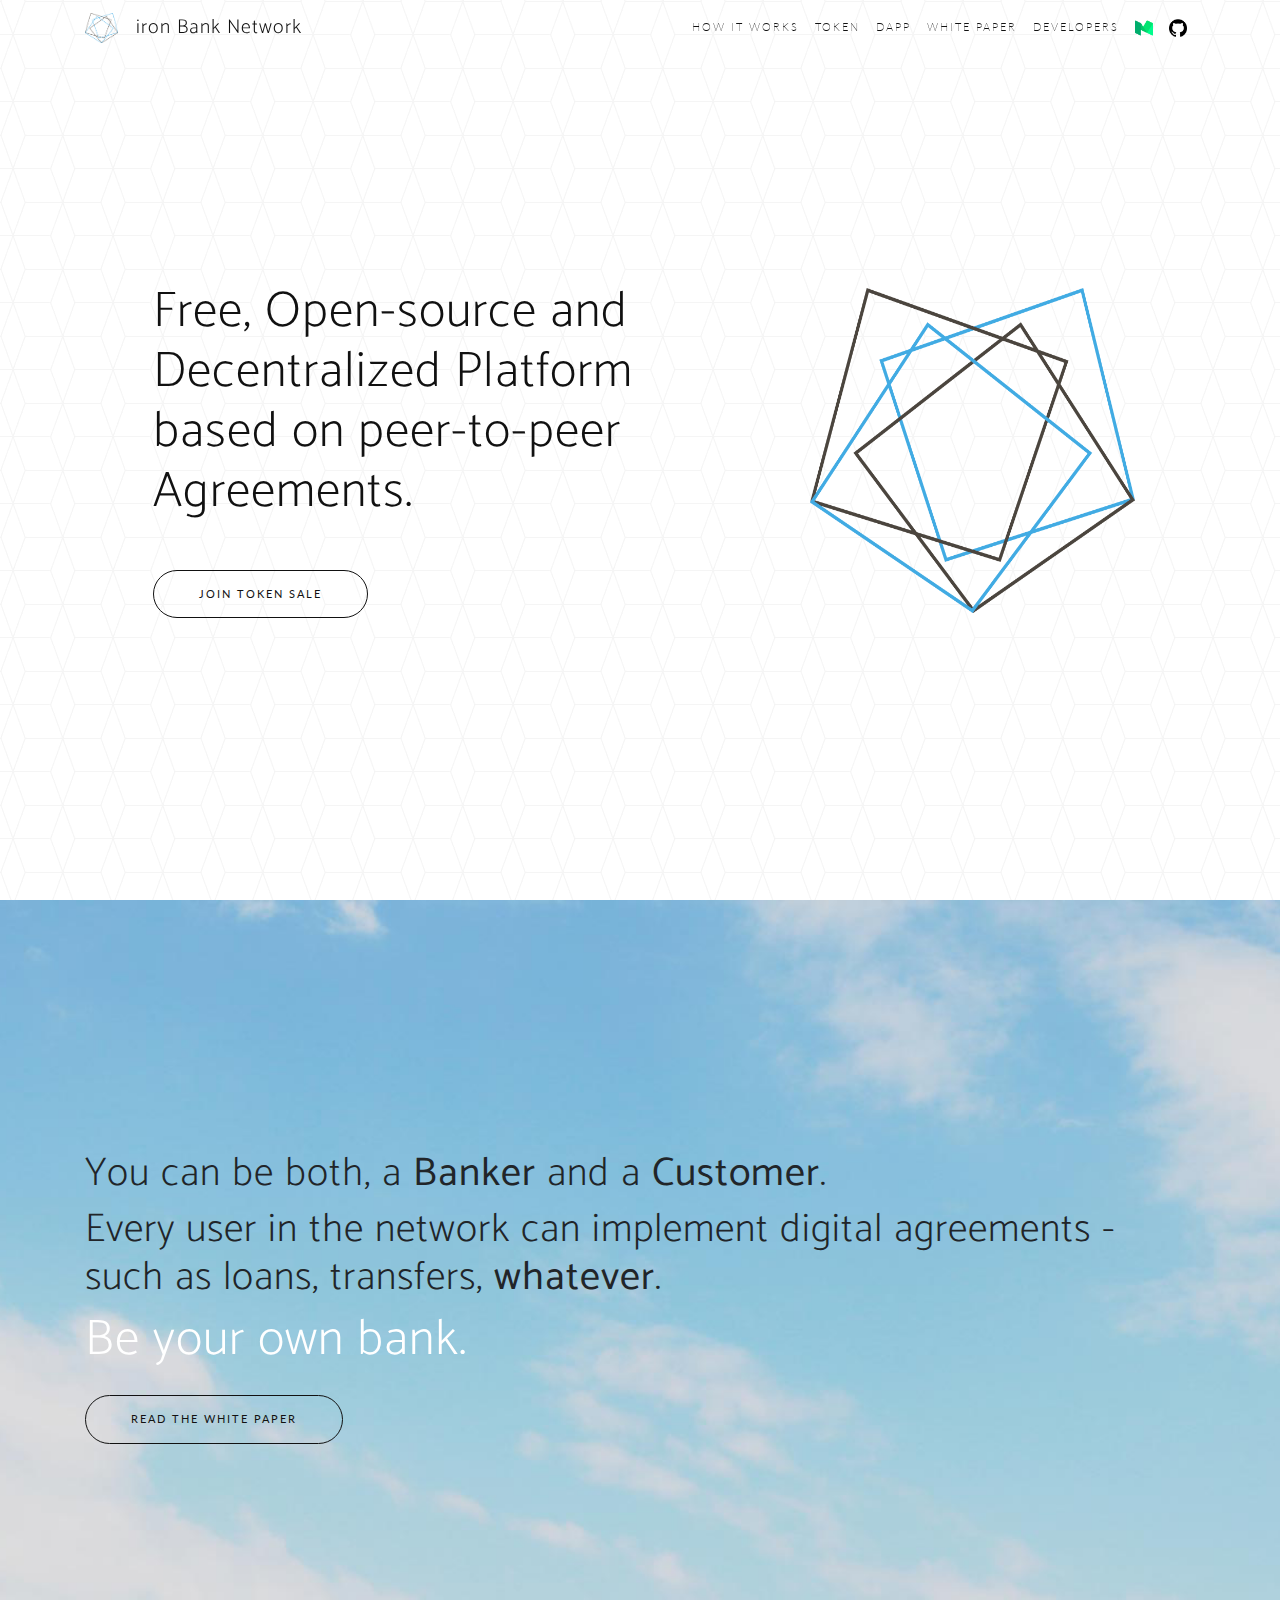
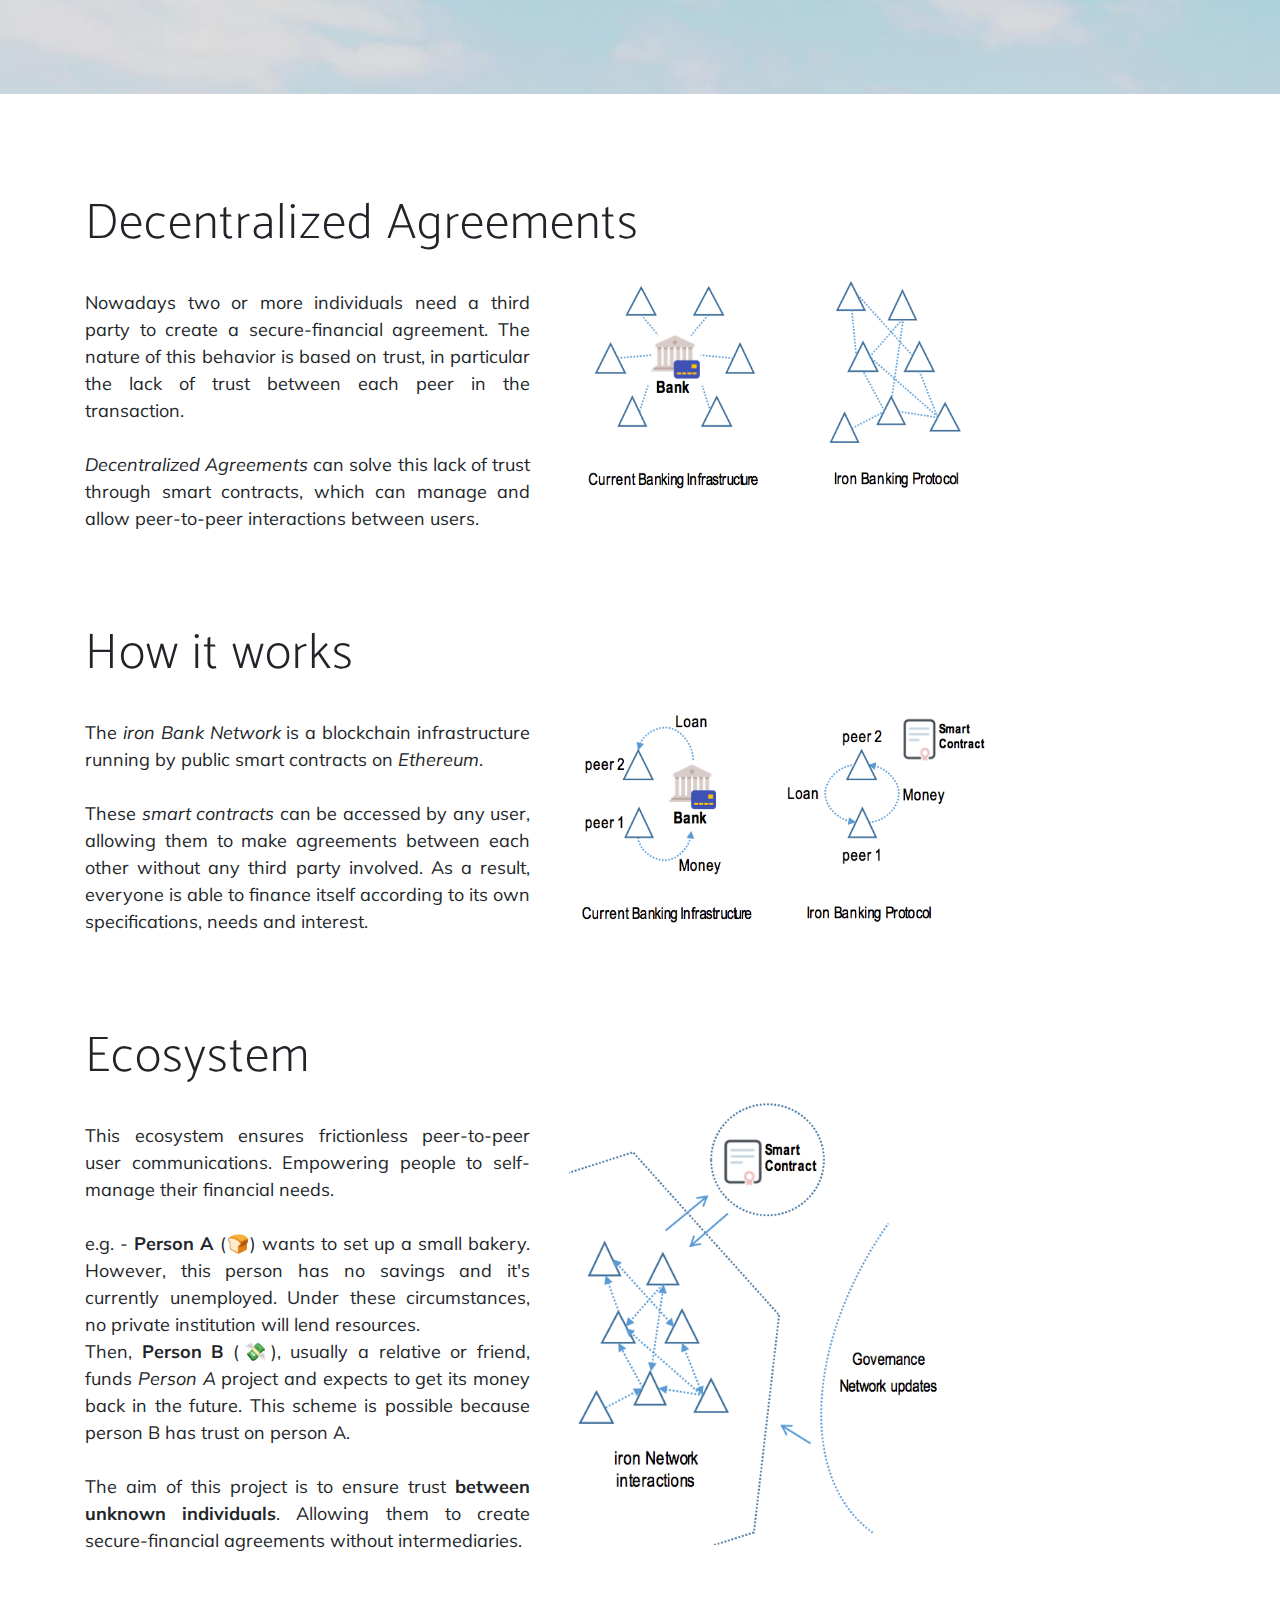
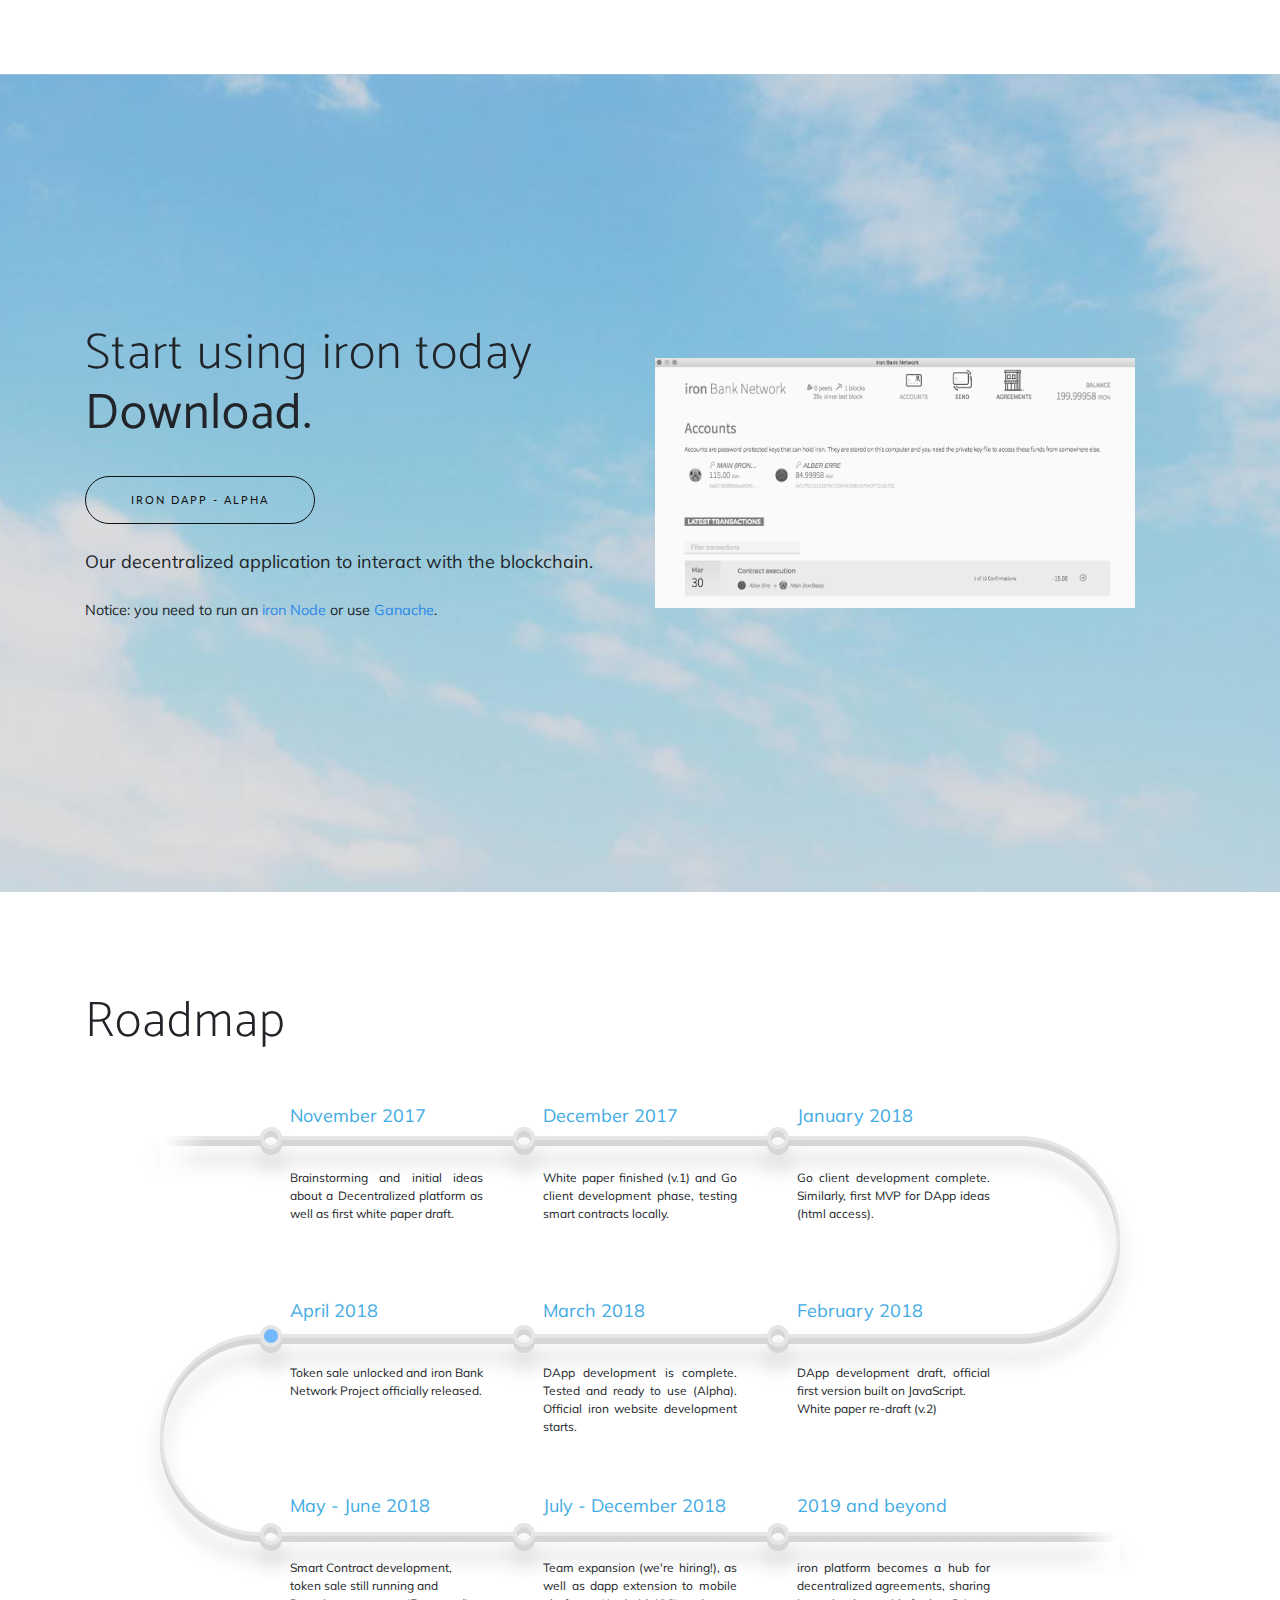
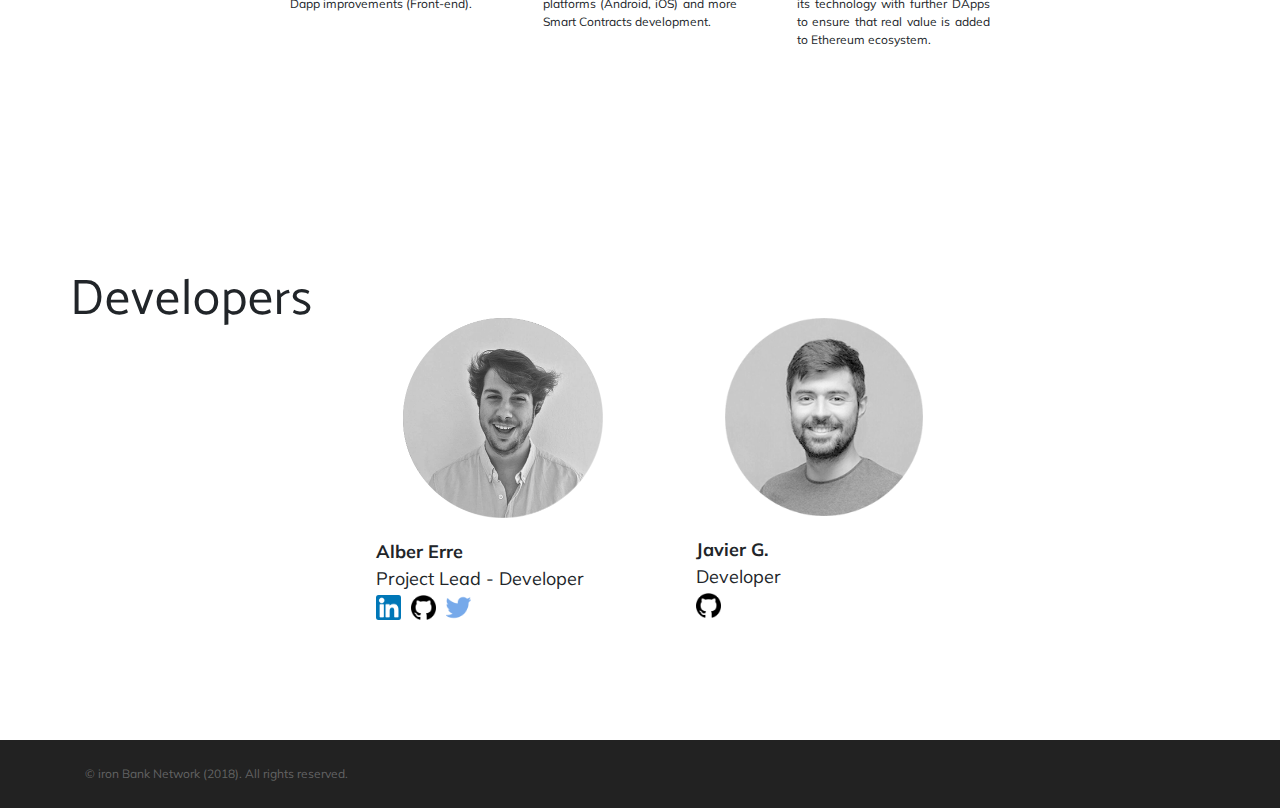
==== index.html @ 9c5491d7 "Update index.html" ====
<!DOCTYPE html>
<html lang="en">

  <head>
<!-- Global site tag (gtag.js) - Google Analytics -->
  <script async src="https://www.googletagmanager.com/gtag/js?id=UA-118119646-1"></script>
  <script>
	  window.dataLayer = window.dataLayer || [];
	  function gtag(){dataLayer.push(arguments);}
	  gtag('js', new Date());

	  gtag('config', 'UA-118119646-1');
  </script>
    <meta charset="utf-8">
    <meta name="viewport" content="width=device-width, initial-scale=1, shrink-to-fit=no">
    <meta name="description" content="">
    <meta name="author" content="">

    <title>iron Bank Network</title>

    <!-- Bootstrap core CSS -->
    <link href="vendor/bootstrap/css/bootstrap.min.css" rel="stylesheet">

    <!-- Custom fonts for this template -->
    <link rel="stylesheet" href="vendor/font-awesome/css/font-awesome.min.css">
    <link rel="stylesheet" href="vendor/simple-line-icons/css/simple-line-icons.css">
    <link href="//fonts.googleapis.com/css?family=Lato" rel="stylesheet">
    <link href="//fonts.googleapis.com/css?family=Catamaran:100,200,300,400,500,600,700,800,900" rel="stylesheet">
    <link href="//fonts.googleapis.com/css?family=Muli" rel="stylesheet">


    <!-- Plugin CSS -->
    <link rel="stylesheet" href="device-mockups/device-mockups.min.css">

    <!-- Custom styles for this template -->
    <link href="css/new-age.min.css" rel="stylesheet">

  </head>

  <body id="page-top">
	  
    <!-- Bootstrap core JavaScript -->
    <script src="vendor/jquery/jquery.min.js"></script>
    <script src="vendor/bootstrap/js/bootstrap.bundle.min.js"></script>

    <!-- Plugin JavaScript -->
    <script src="vendor/jquery-easing/jquery.easing.min.js"></script>

    <!-- Custom scripts for this template -->
    <script src="js/new-age.min.js"></script>

    <!-- Navigation -->
    <nav class="navbar navbar-expand-lg navbar-light fixed-top" id="mainNav">
      <div class="container">
        <a class="navbar-brand js-scroll-trigger" href="./index.html"><img src="./device-mockups/iron_logo/iron_logo.png" alt="iron_logo" align="middle" height="30"> &nbsp; iron Bank Network</a>
        <button class="navbar-toggler navbar-toggler-right" type="button" data-toggle="collapse" data-target="#navbarResponsive" aria-controls="navbarResponsive" aria-expanded="false" aria-label="Toggle navigation">
          Menu
          <i class="fa fa-bars"></i>
        </button>
        <div class="collapse navbar-collapse" id="navbarResponsive">
          <ul class="navbar-nav ml-auto">
            <li class="nav-item">
              <a class="nav-link js-scroll-trigger" href="./index.html#howitworks">How it works</a>
            </li>
            <li class="nav-item">
              <a class="nav-link js-scroll-trigger" href="./token.html">Token</a>
            </li>
            <li class="nav-item">
              <a class="nav-link js-scroll-trigger" href="./index.html#irondapp" target="_blank">Dapp</a>
            </li>
            <li class="nav-item">
              <a class="nav-link js-scroll-trigger" href="./docs/iron-Bank-Network-WhitePaper.pdf" target="_blank">White Paper</a>
            </li>
            <li class="nav-item">
              <a class="nav-link js-scroll-trigger" href="./index.html#developers">Developers</a>
            </li>
            <li class="nav-item">
              <a class="nav-link js-scroll-trigger" href="https://medium.com/3-min-blockchain" target="_blank"><img src="./img/medium.png" alt="3-min-blockchain" align="middle" height="18"></a>
            </li>
            <li class="nav-item">
              <a class="nav-link js-scroll-trigger" href="https://github.com/ironBankNetwork" target="_blank"><img src="./img/github.png" alt="iron-github" align="middle" height="18"></a>
            </li>
          </ul>
        </div>
      </div>
    </nav>

    <header class="masthead">
      <div class="container h-100">
        <div class="row h-100">
          <div class="col-lg-7 my-auto">
            <div class="header-content mx-auto">
              <h1 class="mb-5"> Free, Open-source and Decentralized Platform based on peer-to-peer Agreements.</h1>
              <a href="./token.html" target="_blank" class="btn btn-outline btn-xl js-scroll-trigger">Join Token Sale</a>
            </div>
          </div>
          <div class="col-lg-5 my-auto">
            <div class="device-container">
              <div class="device-mockup iron_logo ">
                <div class="device">
                </div>
              </div>
            </div>
          </div>
        </div>
      </div>
    </header>

    <section class="cta">
      <div class="cta-content">
        <div class="container">
          <h1>You can be both, a <strong>Banker</strong> and a <strong>Customer</strong>.</h1>
          <h1> Every user in the network can implement digital agreements - such as loans, transfers, <strong>whatever</strong>.</h1>
          <h2>Be your own bank.</h2>
          <a href="./docs/iron-Bank-Network-WhitePaper.pdf" class="btn btn-outline btn-xl js-scroll-trigger" target="_blank">Read The White Paper</a>
        </div>
      </div>
      <div class="overlay"></div>
    </section>

    <section class="bg-primary" id="howitworks">
      <div class="container">

          <div class="row">
            <h2 class="col-md-8">Decentralized Agreements</h2>
            <p class="col-md-2"></p>
          </div>
          <div class="row">
            <p class="col-md-5">
            <br>
            Nowadays two or more individuals need a third party to create a secure-financial agreement. The nature of this behavior is based on trust, in particular the lack of trust between each peer in the transaction.

            <br><br>
            <i>Decentralized Agreements</i> can solve this lack of trust through smart contracts, which can manage and allow peer-to-peer interactions between users.
            </p>
            &nbsp;&nbsp;&nbsp;&nbsp;&nbsp;&nbsp;
            <img class="aimage col-md-" src="./img/a.png" alt="_comparison">
          </div>

            <br><br><br>

          <div class="row">
            <h2 class="col-md-8">How it works</h2>
            <p class="col-md-2"></p>
          </div>
          <div class="row">
            <p class="col-md-5">
            <br>
            The <i>iron Bank Network</i> is a blockchain infrastructure running by public smart contracts on <i>Ethereum</i>.
            <br><br>
            These <i>smart contracts</i> can be accessed by any user, allowing them to make agreements between each other without any third party involved. As a result, everyone is able to finance itself according to its own specifications, needs and interest.</p>
            &nbsp;&nbsp;&nbsp;&nbsp;&nbsp;&nbsp;
            <img class="bimage col-md-" src="./img/b.png" alt="better_banking">
          </div>

          <br><br><br>

          <div class="row">
            <h2 class="col-md-8">Ecosystem</h2>
            <p class="col-md-2"></p>
          </div>
          <div class="row">
            <p class="col-md-5">
            <br>
            This ecosystem ensures frictionless peer-to-peer user communications. Empowering people to self-manage their financial needs.

            <br><br>
            e.g. - <strong>Person A</strong> (🍞) wants to set up a small bakery. However, this person has no savings and it's currently unemployed. Under these circumstances, no private institution will lend resources.<br>Then, <strong>Person B</strong> (💸), usually a relative or friend, funds <i>Person A</i> project and expects to get its money back in the future. This scheme is possible because person B has trust on person A.
            <br><br>
            The aim of this project is to ensure trust <strong>between unknown individuals</strong>. Allowing them to create secure-financial agreements without intermediaries.
            </p>
            &nbsp;&nbsp;&nbsp;&nbsp;&nbsp;&nbsp;
            <img class="cimage col-md-" src="./img/c.png" alt="better_banking">
          </div>

      </div>
    </section>

    <section class="cta2" id="irondapp">
    <div class="container h-100">
        <div class="row h-100">
          <div class="col-lg-6 my-auto">
            <div class="header-content mx-auto">
              <h2>Start using iron today<br><strong>Download.</strong></h2><br><a href="https://github.com/ironBankNetwork/iron-Dapp" target="_blank" class="btn btn-outline btn-xl js-scroll-trigger">iron Dapp - Alpha</a>
              <br><br>
              <p>Our decentralized application to interact with the blockchain.</p>
              <p><small>Notice: you need to run an <a href="https://github.com/ironBankNetwork/go-IRON" target="_blank" align="middle">iron Node</a> or use <a href="http://truffleframework.com/ganache/" target="_blank">Ganache</a>.</small></p>
            </div>
          </div>
        <div class="col-lg-5 my-auto">
          <a href="https://github.com/ironBankNetwork/iron-Dapp" target="_blank"><img class="grayscale" src="./img/iron-dapp.png" alt="AlberErre" align="middle" width="480" height="250"></a>
        </div>
        </div>
    </div>
    </section>

    <section class="container" id="roadmap">
    <h2>Roadmap</h2>
    <div class="roadmap">
      <div class="roadmap-group">
        <div class="roadmap-i">
          <p class="sub-title">November 2017</p>
          <p class="roadmap-description">
          Brainstorming and initial ideas about a Decentralized platform as well as first white paper draft. 
          </p>
        </div>
        <div class="roadmap-i">
          <p class="sub-title">December 2017</p>
          <p class="roadmap-description">
          White paper finished (v.1) and Go client development phase, testing smart contracts locally.
          </p>
        </div>
        <div class="roadmap-i">
          <p class="sub-title">January 2018</p>
          <p class="roadmap-description">
            Go client development complete. Similarly, first MVP for DApp ideas (html access).
          </p>
        </div>
      </div>
      <div class="roadmap-group">
        <div class="roadmap-i">
          <p class="sub-title">February 2018</p>
          <p class="roadmap-description">
            DApp development draft, official first version built on JavaScript.<br>White paper re-draft (v.2)
          </p>
        </div>
        <div class="roadmap-i">
          <p class="sub-title">March 2018</p>
          <p class="roadmap-description">
            DApp development is complete. Tested and ready to use (Alpha). Official iron website development starts.
          </p>
        </div>
        <div class="roadmap-i roadmap-i_active">
          <p class="sub-title">April 2018</p>
          <p class="roadmap-description">
            Token sale unlocked and iron Bank Network Project officially released.
          </p>
        </div>
      </div>
      <div class="roadmap-group">
        <div class="roadmap-i">
          <p class="sub-title">May - June 2018</p>
          <p class="roadmap-description">
            Smart Contract development,<br> token sale still running and <br>Dapp improvements (Front-end).
          </p>
        </div>
        <div class="roadmap-i">
          <p class="sub-title">July - December 2018</p>
          <p class="roadmap-description">
            Team expansion (we're hiring!), as well as dapp extension to mobile platforms (Android, iOS) and more Smart Contracts development.
          </p>
        </div>
        <div class="roadmap-i">
          <p class="sub-title">2019 and beyond</p>
          <p class="roadmap-description">
            iron platform becomes a hub for decentralized agreements, sharing its technology with further DApps to ensure that real value is added to Ethereum ecosystem.
          </p>
        </div>
      </div>
    </div>
    </section>

    <section class="bg-primary text-center" id="developers">
      <div class="container h-100">
        <div class="row h-100">

          <div class="row">
            <h2 class="col-md-8"><strong>Developers</strong></h2>
            <p class="col-md-2"></p>
          </div>

              <div class="col-md-3 mx-auto">
                <p class="mb-5"><h1 class="section-heading"></h1><img class="grayscale" src="./img/AlberErre.png" alt="AlberErre" align="middle" height="200" width="200"></p><p><strong>Alber Erre</strong><br>Project Lead - Developer<br><a href="https://www.linkedin.com/in/alberrdelugo/" target="_blank"><img src="./img/linkedin.png" alt="AlberErre_linkedin" align="middle" height="25" width="25"></a>&nbsp;&nbsp;<a href="https://github.com/AlberErre" target="_blank"><img src="./img/github.png" alt="AlberErre_github" align="middle" height="25" width="25"></a>&nbsp;&nbsp;<a href="https://twitter.com/Alber_Erre" target="_blank"><img src="./img/twitter.png" alt="AlberErre_twitter" align="middle" height="25" width="25"></a></p>
              </div>

              <div class="col-md-3 mx-auto">
                <p class="mb-5"><h1 class="section-heading"></h1><img class="grayscale" src="./img/JavierG.png" alt="JavierG" align="middle" height="198" width="198"></p><p><strong>Javier G.</strong><br>Developer<br><a href="https://github.com/xavikh" target="_blank"><img src="./img/github.png" alt="JavierG_github" align="middle" height="25" width="25"></a></p>
              </div>

              <div class="col-md-2 mx-auto">
                <p class="mb-5"></p>
              </div>
		    </div>

	   </div>
    </section>

  <footer>
    <div class="container">
     <div class="list-inline">
       <p> &copy; iron Bank Network (2018). All rights reserved.</p>
     </div>
    </div>
  </footer>

  </body>

</html>
---- device-mockups/device-mockups.min.css ----
.device-mockup{position:relative;width:100%;padding-bottom:61.775701%}.device-mockup>.device{position:absolute;top:0;bottom:0;left:0;right:0;width:100%;height:100%;background-size:100% 100%;background-repeat:no-repeat;background-image:url(iron_logo/iron_logo.png)}.device-mockup>.device>.screen{position:absolute;top:11.0438729%;bottom:14.6747352%;left:13.364486%;right:13.364486%;overflow:hidden}.device-mockup>.device>.button{position:absolute;top:0;left:0;display:none;overflow:hidden;border-radius:100%;-webkit-border-radius:100%;-moz-border-radius:100%;cursor:pointer}.device-mockup.imac{padding-bottom:81.230769%}.device-mockup.imac>.device{background-image:url(imac/imac.png)}.device-mockup.imac>.device>.screen{top:8.20707071%;bottom:31.6919192%;left:6.61538462%;right:6.61538462%}.device-mockup.iron_logo{padding-bottom:100%}.device-mockup.iron_logo>.device{background-image:url(iron_logo/iron_logo.png)}.device-mockup.iron_logo>.device>.screen{top:11.0438729%;bottom:14.6747352%;left:13.364486%;right:13.364486%}.device-mockup.macbook_2015{padding-bottom:100%}.device-mockup.macbook_2015.grey>.device,.device-mockup.macbook_2015>.device{background-image:url(macbook_2015/grey.png)}.device-mockup.macbook_2015.silver>.device,.device-mockup.macbook_2015>.device{background-image:url(macbook_2015/silver.png)}.device-mockup.macbook_2015.gold>.device,.device-mockup.macbook_2015>.device{background-image:url(macbook_2015/gold.png)}.device-mockup.macbook_2015>.device>.screen{top:7.5%;bottom:10.9%;left:12.46%;right:12.56%}.device-mockup.iphone5,.device-mockup.iphone5.portrait{padding-bottom:210.57%}.device-mockup.iphone5.landscape{padding-bottom:47.49%}.device-mockup.iphone5.black>.device,.device-mockup.iphone5.portrait.black>.device,.device-mockup.iphone5>.device{background-image:url(iphone5/iphone5_port_black.png)}.device-mockup.iphone5.landscape.black>.device,.device-mockup.iphone5.landscape>.device{background-image:url(iphone5/iphone5_land_black.png)}.device-mockup.iphone5.portrait.white>.device,.device-mockup.iphone5.white>.device{background-image:url(iphone5/iphone5_port_white.png)}.device-mockup.iphone5.landscape.white>.device{background-image:url(iphone5/iphone5_land_white.png)}.device-mockup.iphone5.portrait>.device>.screen,.device-mockup.iphone5>.device>.screen{top:14.78%;bottom:13.78%;left:8.77%;right:7.77%}.device-mockup.iphone5.landscape>.device>.screen{top:7.422488%;bottom:8.422488%;left:14.919127%;right:14.019127%}.device-mockup.iphone5.portrait>.device>.button,.device-mockup.iphone5>.device>.button{display:block;top:88.3%;bottom:2.5%;left:40%;right:40%}.device-mockup.iphone5.landscape>.device>.button{display:block;top:40%;bottom:41%;left:88.4%;right:2.3%}.device-mockup.iphone_se,.device-mockup.iphone_se.portrait{padding-bottom:209.83%}.device-mockup.iphone_se.landscape{padding-bottom:47.66%}.device-mockup.iphone_se.black>.device,.device-mockup.iphone_se.portrait.black>.device,.device-mockup.iphone_se>.device{background-image:url(iphone_se/iphone_se_port_black.png)}.device-mockup.iphone_se.landscape.black>.device,.device-mockup.iphone_se.landscape>.device{background-image:url(iphone_se/iphone_se_land_black.png)}.device-mockup.iphone_se.portrait.white>.device,.device-mockup.iphone_se.white>.device{background-image:url(iphone_se/iphone_se_port_white.png)}.device-mockup.iphone_se.landscape.white>.device{background-image:url(iphone_se/iphone_se_land_white.png)}.device-mockup.iphone_se.gold>.device,.device-mockup.iphone_se.portrait.gold>.device{background-image:url(iphone_se/iphone_se_port_gold.png)}.device-mockup.iphone_se.landscape.gold>.device{background-image:url(iphone_se/iphone_se_land_gold.png)}.device-mockup.iphone_se.portrait.rose>.device,.device-mockup.iphone_se.rose>.device{background-image:url(iphone_se/iphone_se_port_rose.png)}.device-mockup.iphone_se.landscape.rose>.device{background-image:url(iphone_se/iphone_se_land_rose.png)}.device-mockup.iphone_se.portrait>.device>.screen,.device-mockup.iphone_se>.device>.screen{top:16.28%;bottom:16.28%;left:11.77%;right:11.77%}.device-mockup.iphone_se.landscape>.device>.screen{top:11.722488%;bottom:11.722488%;left:16.0191273%;right:16.0191273%}.device-mockup.iphone_se.portrait>.device>.button,.device-mockup.iphone_se>.device>.button{display:block;top:86.3%;bottom:5.5%;left:42%;right:42%}.device-mockup.iphone_se.landscape>.device>.button{display:block;top:42%;bottom:42%;left:86.4%;right:5.1%}.device-mockup.iphone6,.device-mockup.iphone6.portrait{padding-bottom:207.19%}.device-mockup.iphone6.landscape{padding-bottom:48.76%}.device-mockup.iphone6.black>.device,.device-mockup.iphone6.portrait.black>.device,.device-mockup.iphone6>.device{background-image:url(iphone_6/iphone_6_port_black.png)}.device-mockup.iphone6.landscape.black>.device,.device-mockup.iphone6.landscape>.device{background-image:url(iphone_6/iphone_6_land_black.png)}.device-mockup.iphone6.portrait.white>.device,.device-mockup.iphone6.white>.device{background-image:url(iphone_6/iphone_6_port_white.png)}.device-mockup.iphone6.landscape.white>.device{background-image:url(iphone_6/iphone_6_land_white.png)}.device-mockup.iphone6.gold>.device,.device-mockup.iphone6.portrait.gold>.device{background-image:url(iphone_6/iphone_6_port_gold.png)}.device-mockup.iphone6.landscape.gold>.device{background-image:url(iphone_6/iphone_6_land_gold.png)}.device-mockup.iphone6.portrait>.device>.screen,.device-mockup.iphone6>.device>.screen{top:12.58%;bottom:12.88%;left:6.77%;right:6.77%}.device-mockup.iphone6.landscape>.device>.screen{top:6.77%;bottom:6.77%;left:12.58%;right:12.88%}.device-mockup.iphone6.portrait>.device>.button,.device-mockup.iphone6>.device>.button{display:block;top:88.6%;bottom:3.2%;left:42%;right:42%}.device-mockup.iphone6.landscape>.device>.button{display:block;top:42%;bottom:42%;left:88.6%;right:3.2%}.device-mockup.iphone6_plus,.device-mockup.iphone6_plus.portrait{padding-bottom:100%}.device-mockup.iphone6_plus.landscape{padding-bottom:49.56%}.device-mockup.iphone6_plus.black>.device,.device-mockup.iphone6_plus.portrait.black>.device,.device-mockup.iphone6_plus>.device{background-image:url(iphone_6_plus/iphone_6_plus_black_port.png)}.device-mockup.iphone6_plus.landscape.black>.device,.device-mockup.iphone6_plus.landscape>.device{background-image:url(iphone_6_plus/iphone_6_plus_black_land.png)}.device-mockup.iphone6_plus.portrait.white>.device,.device-mockup.iphone6_plus.white>.device{background-image:url(iphone_6_plus/iphone_6_plus_white_port.png)}.device-mockup.iphone6_plus.landscape.white>.device{background-image:url(iphone_6_plus/iphone_6_plus_white_land.png)}.device-mockup.iphone6_plus.gold>.device,.device-mockup.iphone6_plus.portrait.gold>.device{background-image:url(iphone_6_plus/iphone_6_plus_gold_port.png)}.device-mockup.iphone6_plus.landscape.gold>.device{background-image:url(iphone_6_plus/iphone_6_plus_gold_land.png)}.device-mockup.iphone6_plus.portrait>.device>.screen,.device-mockup.iphone6_plus>.device>.screen{top:11.58%;bottom:11.58%;left:5.97%;right:5.97%}.device-mockup.iphone6_plus.landscape>.device>.screen{top:5.97%;bottom:5.97%;left:11.38%;right:11.58%}.device-mockup.iphone6_plus.portrait>.device>.button,.device-mockup.iphone6_plus>.device>.button{display:block;top:89.9%;bottom:3.2%;left:43%;right:43%}.device-mockup.iphone6_plus.landscape>.device>.button{display:block;top:43%;bottom:43%;left:89.9%;right:3.2%}.device-mockup.ipad,.device-mockup.ipad.portrait{padding-bottom:128.406276%}.device-mockup.ipad.landscape{padding-bottom:79.9086758%}.device-mockup.ipad.black>.device,.device-mockup.ipad.portrait.black>.device,.device-mockup.ipad>.device{background-image:url(ipad/ipad_port_black.png)}.device-mockup.ipad.portrait.white>.device,.device-mockup.ipad.white>.device{background-image:url(ipad/ipad_port_white.png)}.device-mockup.ipad.landscape.black>.device,.device-mockup.ipad.landscape>.device{background-image:url(ipad/ipad_land_black.png)}.device-mockup.ipad.landscape.white>.device{background-image:url(ipad/ipad_land_white.png)}.device-mockup.ipad.portrait>.device>.screen,.device-mockup.ipad>.device>.screen{top:12.025723%;bottom:12.154341%;left:13.45995%;right:13.45995%}.device-mockup.ipad.landscape>.device>.screen{top:13.87755102%;bottom:13.87755102%;left:11.5459883%;right:11.5459883%}.device-mockup.ipad.portrait>.device>.button,.device-mockup.ipad>.device>.button{display:block;top:90.2%;bottom:5.5%;left:47.3%;right:47.3%}.device-mockup.ipad.landscape>.device>.button{display:block;top:47.3%;bottom:47.3%;left:90.8%;right:4.9%}.device-mockup.ipad_air,.device-mockup.ipad_air.portrait{padding-bottom:141.27%}.device-mockup.ipad_air.landscape{padding-bottom:70.79%}.device-mockup.ipad_air.grey>.device,.device-mockup.ipad_air.portrait.grey>.device,.device-mockup.ipad_air>.device{background-image:url(ipad_air/ipad_air_gray_port.png)}.device-mockup.ipad_air.portrait.silver>.device,.device-mockup.ipad_air.silver>.device{background-image:url(ipad_air/ipad_air_silver_port.png)}.device-mockup.ipad_air.landscape.grey>.device,.device-mockup.ipad_air.landscape>.device{background-image:url(ipad_air/ipad_air_gray_land.png)}.device-mockup.ipad_air.landscape.silver>.device{background-image:url(ipad_air/ipad_air_silver_land.png)}.device-mockup.ipad_air.portrait>.device>.screen,.device-mockup.ipad_air>.device>.screen{top:9.025723%;bottom:9.154341%;left:7.45995%;right:6.45995%}.device-mockup.ipad_air.landscape>.device>.screen{top:6.877551%;bottom:6.877551%;left:9.545988%;right:9.545988%}.device-mockup.ipad_air.portrait>.device>.button,.device-mockup.ipad_air>.device>.button{display:block;top:93.2%;bottom:2.5%;left:47.3%;right:47.3%}.device-mockup.ipad_air.landscape>.device>.button{display:block;top:47.3%;bottom:47.3%;left:93.1%;right:2.1%}.device-mockup.ipad_air_2,.device-mockup.ipad_air_2.portrait{padding-bottom:141.38%}.device-mockup.ipad_air_2.landscape{padding-bottom:70.73%}.device-mockup.ipad_air_2.grey>.device,.device-mockup.ipad_air_2.portrait.grey>.device,.device-mockup.ipad_air_2>.device{background-image:url(ipad_air_2/ipad_air_2_gray_port.png)}.device-mockup.ipad_air_2.portrait.silver>.device,.device-mockup.ipad_air_2.silver>.device{background-image:url(ipad_air_2/ipad_air_2_silver_port.png)}.device-mockup.ipad_air_2.gold>.device,.device-mockup.ipad_air_2.portrait.gold>.device{background-image:url(ipad_air_2/ipad_air_2_gold_port.png)}.device-mockup.ipad_air_2.landscape.grey>.device,.device-mockup.ipad_air_2.landscape>.device{background-image:url(ipad_air_2/ipad_air_2_gray_land.png)}.device-mockup.ipad_air_2.landscape.silver>.device{background-image:url(ipad_air_2/ipad_air_2_silver_land.png)}.device-mockup.ipad_air_2.landscape.gold>.device{background-image:url(ipad_air_2/ipad_air_2_gold_land.png)}.device-mockup.ipad_air_2.portrait>.device>.screen,.device-mockup.ipad_air_2>.device>.screen{top:9.025723%;bottom:8.854341%;left:6.15995%;right:6.15995%}.device-mockup.ipad_air_2.landscape>.device>.screen{top:6.277551%;bottom:6.277551%;left:8.545988%;right:8.545988%}.device-mockup.ipad_air_2.portrait>.device>.button,.device-mockup.ipad_air_2>.device>.button{display:block;top:93.2%;bottom:2.1%;left:46.3%;right:46.5%}.device-mockup.ipad_air_2.landscape>.device>.button{display:block;top:46.5%;bottom:46.8%;left:93.5%;right:1.9%}.device-mockup.ipad_pro,.device-mockup.ipad_pro.portrait{padding-bottom:138.63%}.device-mockup.ipad_pro.landscape{padding-bottom:72.14%}.device-mockup.ipad_pro.grey>.device,.device-mockup.ipad_pro.portrait.grey>.device,.device-mockup.ipad_pro>.device{background-image:url(ipad_pro/ipad_pro_port_black.png)}.device-mockup.ipad_pro.portrait.silver>.device,.device-mockup.ipad_pro.silver>.device{background-image:url(ipad_pro/ipad_pro_port_silver.png)}.device-mockup.ipad_pro.gold>.device,.device-mockup.ipad_pro.portrait.gold>.device{background-image:url(ipad_pro/ipad_pro_port_gold.png)}.device-mockup.ipad_pro.landscape.grey>.device,.device-mockup.ipad_pro.landscape>.device{background-image:url(ipad_pro/ipad_pro_land_black.png)}.device-mockup.ipad_pro.landscape.silver>.device{background-image:url(ipad_pro/ipad_pro_land_silver.png)}.device-mockup.ipad_pro.landscape.gold>.device{background-image:url(ipad_pro/ipad_pro_land_gold.png)}.device-mockup.ipad_pro.portrait>.device>.screen,.device-mockup.ipad_pro>.device>.screen{top:7.025723%;bottom:6.854341%;left:5.15995%;right:5.15995%}.device-mockup.ipad_pro.landscape>.device>.screen{top:5.177551%;bottom:5.177551%;left:6.945988%;right:6.945988%}.device-mockup.ipad_pro.portrait>.device>.button,.device-mockup.ipad_pro>.device>.button{display:block;top:94.9%;bottom:1.5%;left:47.3%;right:47.1%}.device-mockup.ipad_pro.landscape>.device>.button{display:block;top:47.5%;bottom:47.5%;left:94.8%;right:1.5%}.device-mockup.galaxy_s3,.device-mockup.galaxy_s3.portrait{padding-bottom:178.787879%}.device-mockup.galaxy_s3.landscape{padding-bottom:55.9322034%}.device-mockup.galaxy_s3.black>.device,.device-mockup.galaxy_s3.portrait.black>.device,.device-mockup.galaxy_s3>.device{background-image:url(galaxy_s3/s3_port_black.png)}.device-mockup.galaxy_s3.landscape.black>.device,.device-mockup.galaxy_s3.landscape>.device{background-image:url(galaxy_s3/s3_land_black.png)}.device-mockup.galaxy_s3.portrait.white>.device,.device-mockup.galaxy_s3.white>.device{background-image:url(galaxy_s3/s3_port_white.png)}.device-mockup.galaxy_s3.landscape.white>.device{background-image:url(galaxy_s3/s3_land_white.png)}.device-mockup.galaxy_s3.portrait>.device>.screen,.device-mockup.galaxy_s3>.device>.screen{top:12.3728814%;bottom:15.5367232%;left:13.8383838%;right:13.8383838%}.device-mockup.galaxy_s3.landscape>.device>.screen{top:13.8383838%;bottom:13.8383838%;left:12.3728814%;right:15.5367232%}.device-mockup.galaxy_s5,.device-mockup.galaxy_s5.portrait{padding-bottom:194.188862%}.device-mockup.galaxy_s5.landscape{padding-bottom:51.496259%}.device-mockup.galaxy_s5.black>.device,.device-mockup.galaxy_s5.portrait.black>.device,.device-mockup.galaxy_s5>.device{background-image:url(galaxy_s5/galaxy_s5_port_black.png)}.device-mockup.galaxy_s5.landscape.black>.device,.device-mockup.galaxy_s5.landscape>.device{background-image:url(galaxy_s5/galaxy_s5_land_black.png)}.device-mockup.galaxy_s5.portrait.white>.device,.device-mockup.galaxy_s5.white>.device{background-image:url(galaxy_s5/galaxy_s5_port_white.png)}.device-mockup.galaxy_s5.landscape.white>.device{background-image:url(galaxy_s5/galaxy_s5_land_white.png)}.device-mockup.galaxy_s5.portrait>.device>.screen,.device-mockup.galaxy_s5>.device>.screen{top:10.2%;bottom:10.1%;left:6.3%;right:6.4%}.device-mockup.galaxy_s5.landscape>.device>.screen{top:6.6%;bottom:6.2%;left:10.15%;right:10%}.device-mockup.galaxy_tab4,.device-mockup.galaxy_tab4.landscape{padding-bottom:72.689464%}.device-mockup.galaxy_tab4.black>.device,.device-mockup.galaxy_tab4.landscape.black>.device,.device-mockup.galaxy_tab4>.device{background-image:url(galaxy_tab4/galaxy_tab4_land_black.png)}.device-mockup.galaxy_tab4.landscape.white>.device,.device-mockup.galaxy_tab4.white>.device{background-image:url(galaxy_tab4/galaxy_tab4_land_white.png)}.device-mockup.galaxy_tab4.landscape>.device>.screen,.device-mockup.galaxy_tab4>.device>.screen{top:11.5%;bottom:11.5%;left:5.4%;right:5.2%}.device-mockup.lumia920,.device-mockup.lumia920.portrait{padding-bottom:172.796353%}.device-mockup.lumia920.landscape{padding-bottom:56.3330381%}.device-mockup.lumia920.portrait>.device,.device-mockup.lumia920>.device{background-image:url(lumia920/lumia920_port.png)}.device-mockup.lumia920.landscape>.device{background-image:url(lumia920/lumia920_land.png)}.device-mockup.lumia920.portrait>.device>.screen,.device-mockup.lumia920>.device>.screen{top:10.6420405%;bottom:18.9973615%;left:13.5258359%;right:13.5258359%}.device-mockup.lumia920.landscape>.device>.screen{top:12.2641509%;bottom:12.2641509%;left:10.5403012%;right:18.6005314%}.device-mockup.nexus7,.device-mockup.nexus7.portrait{padding-bottom:156.521739%}.device-mockup.nexus7.landscape{padding-bottom:63.6678201%}.device-mockup.nexus7.portrait>.device,.device-mockup.nexus7>.device{background-image:url(nexus7/nexus7_port.png)}.device-mockup.nexus7.landscape>.device{background-image:url(nexus7/nexus7_land.png)}.device-mockup.nexus7.portrait>.device>.screen,.device-mockup.nexus7>.device>.screen{top:13.1365741%;bottom:12.7893519%;left:13.7681159%;right:13.7681159%}.device-mockup.nexus7.landscape>.device>.screen{top:13.7681159%;bottom:13.7681159%;left:13.0911188%;right:13.0911188%}.device-mockup.surface,.device-mockup.surface.landscape{padding-bottom:64.7584973%}.device-mockup.surface.landscape>.device,.device-mockup.surface>.device{background-image:url(surface/surface.png)}.device-mockup.surface.landscape>.device>.screen,.device-mockup.surface>.device>.screen{top:14.5488029%;bottom:14.9171271%;left:9.36195587%;right:9.36195587%}.device-mockup.samsung_tv,.device-mockup.samsung_tv.landscape{padding-bottom:64.68%}.device-mockup.samsung_tv.landscape>.device,.device-mockup.samsung_tv>.device{background-image:url(samsung_tv/samsung_tv.png)}.device-mockup.samsung_tv.landscape>.device>.screen,.device-mockup.samsung_tv>.device>.screen{top:2.148803%;bottom:12.817127%;left:1.261956%;right:1.361956%}
---- css/new-age.min.css ----
/*! #499fe8
 * Start Bootstrap - New Age v4.0.0-beta.2 (https://startbootstrap.com/template-overviews/new-age)
 * Copyright 2013-2017 Start Bootstrap
 * Licensed under MIT (https://github.com/BlackrockDigital/startbootstrap-new-age/blob/master/LICENSE)

 */
body,html{
    width:100%;
    height:100%
}
body{
    font-family:Muli,Helvetica,Arial,sans-serif
}
a{
    color:#2c87e8;
    -webkit-transition:all .35s;
    -moz-transition:all .35s;
    transition:all .35s
}
a:focus,a:hover{
    color:#fcbd20
}
hr{
    max-width:100px;
    margin:25px auto 0;
    border-width:1px;
    border-color:rgba(34,34,34,.1)
}
hr.light{
    border-color:#fff
}
h1,h2,h3,h4,h5,h6{
    font-family:Catamaran,Helvetica,Arial,sans-serif;
    font-weight:200;
    letter-spacing:1px
}
p{
    font-size:18px;
    line-height:1.5;
    margin-bottom:20px;
    text-align:justify;
    text-justify:inter-word
}.guidelines-notice{
    font-size:14px;
}

section{
    padding:100px 0
}
section h2{
    font-size:50px
}
#mainNav{
    border-color:rgba(34,34,34,.05);
    background-color:#fff;
    -webkit-transition:all .35s;
    -moz-transition:all .35s;
    transition:all .35s;
    font-family:Catamaran,Helvetica,Arial,sans-serif;
    font-weight:200;
    letter-spacing:1px
}
#mainNav .navbar-brand{
    color:#111;
    font-family:Catamaran,Helvetica,Arial,sans-serif;
    font-weight:200;
    letter-spacing:1px
}
#mainNav .navbar-brand:focus,#mainNav .navbar-brand:hover{
    color:#111
}
#mainNav .navbar-toggler{
    font-size:12px;
    padding:8px 10px;
    color:#222
}
#mainNav .navbar-nav>li>a{
    font-size:11px;
    font-family:Lato,Helvetica,Arial,sans-serif;
    letter-spacing:2px;
    text-transform:uppercase
}
#mainNav .navbar-nav>li>a.active{
    color:#111!important;
    background-color:transparent
}
#mainNav .navbar-nav>li>a.active:hover{
    background-color:#fff
}
#mainNav .navbar-nav>li>a,#mainNav .navbar-nav>li>a:focus{
    color:#222
}
#mainNav .navbar-nav>li>a:focus:hover,#mainNav .navbar-nav>li>a:hover{
    color:#111
}
@media (min-width:992px){
    #mainNav{
        border-color:transparent;
        background-color:transparent;
    }
    #mainNav .navbar-brand{
        color:fade(white,70%)
    }
    #mainNav .navbar-brand:focus,#mainNav .navbar-brand:hover{
        color:#111
    }
    #mainNav .navbar-nav>li>a,#mainNav .navbar-nav>li>a:focus{
        color:#111
    }
    #mainNav .navbar-nav>li>a:focus:hover,#mainNav .navbar-nav>li>a:hover{
        color:#111
    }
    #mainNav.navbar-shrink{
        border-color:rgba(34,34,34,.1);
        background-color:#fff
    }
    #mainNav.navbar-shrink .navbar-brand{
        color:#222
    }
    #mainNav.navbar-shrink .navbar-brand:focus,#mainNav.navbar-shrink .navbar-brand:hover{
        color:#111
    }
    #mainNav.navbar-shrink .navbar-nav>li>a,#mainNav.navbar-shrink .navbar-nav>li>a:focus{
        color:#222
    }
    #mainNav.navbar-shrink .navbar-nav>li>a:focus:hover,#mainNav.navbar-shrink .navbar-nav>li>a:hover{
        color:#111
    }
}
header.masthead{
    position:relative;
    width:100%;
    padding-top:150px;
    padding-bottom:100px;
    color:#111;
    background:url(../img/bg-pattern.png),rgba(233, 236, 239, 0);
    background:url(../img/bg-pattern.png),-webkit-linear-gradient(to left,rgba(233, 236, 239, 0),rgba(233, 236, 239, 0));
    background:url(../img/bg-pattern.png),linear-gradient(to left,rgba(233, 236, 239, 0),rgba(233, 236, 239, 0))
}
header.masthead .header-content{
    max-width:500px;
    margin-bottom:100px;
    text-align:center
}
header.masthead .header-content h1{
    font-size:30px
}
header.masthead .device-container{
    max-width:325px;
    margin-right:auto;
    margin-left:auto
}
header.masthead .device-container .screen img{
    border-radius:3px
}
@media (min-width:992px){
    header.masthead{
        height:100vh;
        min-height:775px;
        padding-top:0;
        padding-bottom:0
    }
    header.masthead .header-content{
        margin-bottom:0;
        text-align:left
    }
    header.masthead .header-content h1{
        font-size:50px
    }
    header.masthead .device-container{
        max-width:325px
    }
}
section.download{
    position:relative;
    padding:150px 0
}
section.download h2{
    font-size:50px;
    margin-top:0
}
section.download .badges .badge-link{
    display:block;
    margin-bottom:25px
}
section.download .badges .badge-link:last-child{
    margin-bottom:0
}
section.download .badges .badge-link img{
    height:60px
}
@media (min-width:768px){
    section.download .badges .badge-link{
        display:inline-block;
        margin-bottom:0
    }
}
@media (min-width:768px){
    section.download h2{
        font-size:70px
    }
}
section.features .section-heading{
    margin-bottom:100px
}
section.features .section-heading h2{
    margin-top:0
}
section.features .section-heading p{
    margin-bottom:0
}
section.features .device-container,section.features .feature-item{
    max-width:325px;
    margin:0 auto
}
section.features .device-container{
    margin-bottom:100px
}
section.features .device-container_token{
    margin-bottom:10px
}
@media (min-width:992px){
    section.features .device-container{
        margin-bottom:0
    }
}
section.features .feature-item{
    padding-top:50px;
    padding-bottom:50px;
    text-align:center
}
section.features .feature-item h3{
    font-size:30px
}
section.features .feature-item i{
    font-size:80px;
    display:block;
    margin-bottom:15px;
    background:-webkit-linear-gradient(to left,#7b4397,#dc2430);
    background:linear-gradient(to left,#7b4397,#dc2430);
    -webkit-background-clip:text;
    -webkit-text-fill-color:transparent
}
section.cta{
    position:relative;
    padding:250px 0;
    background-image:url(../img/bg-cta.jpg);
    background-position:center;
    -webkit-background-size:cover;
    -moz-background-size:cover;
    -o-background-size:cover;
    background-size:cover
}
section.cta .cta-content{
    position:relative;
    z-index:1
}
section.cta .cta-content h2{
    font-size:30px;
    max-width:450px;
    margin-top:0;
    margin-bottom:25px;
    color:#fff
}
@media (min-width:768px){
    section.cta .cta-content h2{
        font-size:50px
    }
}
section.cta .overlay{
    position:absolute;
    top:0;
    left:0;
    width:100%;
    height:100%;
    background-color:rgba(0,0,0,0)
}
section.cta2{
    position:relative;
    padding:250px 0;
    background-image:url(../img/bg-cta.jpg);
    background-position:center;
    -webkit-background-size:cover;
    -moz-background-size:cover;
    -o-background-size:cover;
    background-size:cover
}
section.cta2 .cta2-content{
    position:relative;
    z-index:1
}
section.cta2 .cta2-content h2{
    font-size:50px;
    max-width:450px;
    margin-top:0;
    margin-bottom:25px;
    color:#fff
}
@media (min-width:768px){
    section.cta2 .cta2-content h2{
        font-size:80px
    }
}
section.cta2 .overlay{
    position:absolute;
    top:0;
    left:0;
    width:100%;
    height:100%;
    background-color:rgba(0,0,0,0)
}
section.contact{
    text-align:center
}
section.contact h2{
    margin-top:0;
    margin-bottom:25px
}
section.contact h2 i{
    color:#dd4b39
}
section.contact ul.list-social{
    margin-bottom:0
}
section.contact ul.list-social li a{
    font-size:40px;
    line-height:80px;
    display:block;
    width:80px;
    height:80px;
    color:#fff;
    border-radius:100%
}
section.contact ul.list-social li.social-twitter a{
    background-color:#1da1f2
}
section.contact ul.list-social li.social-twitter a:hover{
    background-color:#0d95e8
}
section.contact ul.list-social li.social-facebook a{
    background-color:#3b5998
}
section.contact ul.list-social li.social-facebook a:hover{
    background-color:#344e86
}
section.contact ul.list-social li.social-google-plus a{
    background-color:#dd4b39
}
section.contact ul.list-social li.social-google-plus a:hover{
    background-color:#d73925
}
footer{
    padding:25px 0;
    text-align:center;
    color:rgba(255,255,255,.3);
    background-color:#222
}
footer p{
    font-size:12px;
    margin:0
}
footer ul{
    margin-bottom:0
}
footer ul li a{
    font-size:12px;
    color:rgba(255,255,255,.3)
}
footer ul li a.active,footer ul li a:active,footer ul li a:focus,footer ul li a:hover{
    text-decoration:none
}
.bg-primary{
    background:rgba(233, 236, 239, 0);
    background:-webkit-linear-gradient(rgba(233, 236, 239, 0),rgba(233, 236, 239, 0));
    background:linear-gradient(rgba(233, 236, 239, 0),rgba(233, 236, 239, 0))
}
.text-primary{
    color:#111
}
.no-gutter>[class*=col-]{
    padding-right:0;
    padding-left:0
}
.btn-outline{
    color:#111;
    border:1px solid;
    border-color:#111
}
.btn-outline.active,.btn-outline:active,.btn-outline:focus,.btn-outline:hover{
    color:#fff;
    border-color:#111;
    background-color:#111
}
.btn{
    border-radius:300px;
    font-family:Lato,Helvetica,Arial,sans-serif;
    letter-spacing:2px;
    text-transform:uppercase
}
.btn-xl{
    font-size:11px;
    padding:15px 45px
}
.greyscale{
    -webkit-filter: grayscale(100%); /* Safari 6.0 - 9.0 */
    filter: grayscale(100%);
}
img.grayscale {
  filter: url("data:image/svg+xml;utf8,<svg xmlns=\'http://www.w3.org/2000/svg\'><filter id=\'grayscale\'><feColorMatrix type=\'matrix\' values=\'0.3333 0.3333 0.3333 0 0 0.3333 0.3333 0.3333 0 0 0.3333 0.3333 0.3333 0 0 0 0 0 1 0\'/></filter></svg>#grayscale"); /* Firefox 3.5+ */
  filter: gray; /* IE6-9 */
  -webkit-filter: grayscale(100%); /* Chrome 19+ & Safari 6+ */
}
img.grayscale:hover {
  filter: none;
  -webkit-filter: grayscale(0%);
}
.roadmap{
    position:relative;
    width:760px;
    min-height:468px;
    margin:50px auto 100px
}
img.aimage{
    height:250px;
}.bimage{
    height:250px;
}.cimage{
    height:450px;
}
@media screen and (max-width:1024px){
    .roadmap{
        width:100%;
        min-height:1457px;
        margin-bottom:0;
        box-sizing:border-box;
        padding-left:60px;
        padding-top:25px;
        text-align:left
    }
}
.roadmap:before{
    content:'';
    position:absolute;
    left:50%;
    top:16px;
    width:999px;
    height:468px;
    margin-left:-499.5px;
    background-image:url("../img/graymap.png");
    -moz-filter: url("data:image/svg+xml;utf8,<svg xmlns=\'http://www.w3.org/2000/svg\'><filter id=\'grayscale\'><feColorMatrix type=\'matrix\' values=\'0.3333 0.3333 0.3333 0 0 0.3333 0.3333 0.3333 0 0 0.3333 0.3333 0.3333 0 0 0 0 0 1 0\'/></filter></svg>#grayscale");
    -o-filter: url("data:image/svg+xml;utf8,<svg xmlns=\'http://www.w3.org/2000/svg\'><filter id=\'grayscale\'><feColorMatrix type=\'matrix\' values=\'0.3333 0.3333 0.3333 0 0 0.3333 0.3333 0.3333 0 0 0.3333 0.3333 0.3333 0 0 0 0 0 1 0\'/></filter></svg>#grayscale");
    -webkit-filter: grayscale(100%);
    filter: gray;
    filter: url("data:image/svg+xml;utf8,<svg xmlns=\'http://www.w3.org/2000/svg\'><filter id=\'grayscale\'><feColorMatrix type=\'matrix\' values=\'0.3333 0.3333 0.3333 0 0 0.3333 0.3333 0.3333 0 0 0.3333 0.3333 0.3333 0 0 0 0 0 1 0\'/></filter></svg>#grayscale");
}
@media(min--moz-device-pixel-ratio:1.3),(-webkit-min-device-pixel-ratio:1.3),(min-device-pixel-ratio:1.3),(min-resolution:1.3dppx){
    .roadmap:before{
        background-image:url("../img/_graymap.png");
        -moz-filter: url("data:image/svg+xml;utf8,<svg xmlns=\'http://www.w3.org/2000/svg\'><filter id=\'grayscale\'><feColorMatrix type=\'matrix\' values=\'0.3333 0.3333 0.3333 0 0 0.3333 0.3333 0.3333 0 0 0.3333 0.3333 0.3333 0 0 0 0 0 1 0\'/></filter></svg>#grayscale");
        -o-filter: url("data:image/svg+xml;utf8,<svg xmlns=\'http://www.w3.org/2000/svg\'><filter id=\'grayscale\'><feColorMatrix type=\'matrix\' values=\'0.3333 0.3333 0.3333 0 0 0.3333 0.3333 0.3333 0 0 0.3333 0.3333 0.3333 0 0 0 0 0 1 0\'/></filter></svg>#grayscale");
        -webkit-filter: grayscale(100%);
        filter: gray;
        filter: url("data:image/svg+xml;utf8,<svg xmlns=\'http://www.w3.org/2000/svg\'><filter id=\'grayscale\'><feColorMatrix type=\'matrix\' values=\'0.3333 0.3333 0.3333 0 0 0.3333 0.3333 0.3333 0 0 0.3333 0.3333 0.3333 0 0 0 0 0 1 0\'/></filter></svg>#grayscale");
        background-size:100% 100%;
    }
}
@media screen and (max-width:1024px){
    .roadmap:before{
        width:61px;
        height:1457px;
        left:0;
        top:-30px;
        margin-left:0;
        background-image:url("../img/line_graymap.png");
        -moz-filter: url("data:image/svg+xml;utf8,<svg xmlns=\'http://www.w3.org/2000/svg\'><filter id=\'grayscale\'><feColorMatrix type=\'matrix\' values=\'0.3333 0.3333 0.3333 0 0 0.3333 0.3333 0.3333 0 0 0.3333 0.3333 0.3333 0 0 0 0 0 1 0\'/></filter></svg>#grayscale");
        -o-filter: url("data:image/svg+xml;utf8,<svg xmlns=\'http://www.w3.org/2000/svg\'><filter id=\'grayscale\'><feColorMatrix type=\'matrix\' values=\'0.3333 0.3333 0.3333 0 0 0.3333 0.3333 0.3333 0 0 0.3333 0.3333 0.3333 0 0 0 0 0 1 0\'/></filter></svg>#grayscale");
        -webkit-filter: grayscale(100%);
        filter: gray;
        filter: url("data:image/svg+xml;utf8,<svg xmlns=\'http://www.w3.org/2000/svg\'><filter id=\'grayscale\'><feColorMatrix type=\'matrix\' values=\'0.3333 0.3333 0.3333 0 0 0.3333 0.3333 0.3333 0 0 0.3333 0.3333 0.3333 0 0 0 0 0 1 0\'/></filter></svg>#grayscale");
    }
}
@media screen and (max-width:1024px) and (min--moz-device-pixel-ratio:1.3),screen and (max-width:1024px) and (-webkit-min-device-pixel-ratio:1.3),screen and (max-width:1024px) and (min-device-pixel-ratio:1.3),screen and (max-width:1024px) and (min-resolution:1.3dppx){
    .roadmap:before{
        background-image:url("../img/_line_graymap.png");
        -moz-filter: url("data:image/svg+xml;utf8,<svg xmlns=\'http://www.w3.org/2000/svg\'><filter id=\'grayscale\'><feColorMatrix type=\'matrix\' values=\'0.3333 0.3333 0.3333 0 0 0.3333 0.3333 0.3333 0 0 0.3333 0.3333 0.3333 0 0 0 0 0 1 0\'/></filter></svg>#grayscale");
        -o-filter: url("data:image/svg+xml;utf8,<svg xmlns=\'http://www.w3.org/2000/svg\'><filter id=\'grayscale\'><feColorMatrix type=\'matrix\' values=\'0.3333 0.3333 0.3333 0 0 0.3333 0.3333 0.3333 0 0 0.3333 0.3333 0.3333 0 0 0 0 0 1 0\'/></filter></svg>#grayscale");
        -webkit-filter: grayscale(100%);
        filter: gray;
        filter: url("data:image/svg+xml;utf8,<svg xmlns=\'http://www.w3.org/2000/svg\'><filter id=\'grayscale\'><feColorMatrix type=\'matrix\' values=\'0.3333 0.3333 0.3333 0 0 0.3333 0.3333 0.3333 0 0 0.3333 0.3333 0.3333 0 0 0 0 0 1 0\'/></filter></svg>#grayscale");
        background-size:100% 100%;
    }
}
.roadmap .sub-title{
    margin-bottom:40px;
    color:#41abe3;
}
@media screen and (max-width:1024px){
    .roadmap .sub-title{
        margin-bottom:10px;
        color:#41abe3;
        text-align:left
    }
}
.roadmap-description{
    height:108px;
    line-height:18px;
    font-size:12px
}
@media screen and (max-width:1024px){
    .roadmap-description{
        height:108px
    }
}
.roadmap-i{
    position:relative;
    float:left;
    width:253.333px;
    box-sizing:border-box;
    padding:0 30px;
    text-align:left
}
.roadmap-group:nth-child(even) .roadmap-i{
    float:right
}
@media screen and (max-width:1024px){
    .roadmap-i{
        float:none;
        width:100%;
        padding:0
    }
}
.roadmap-i_active:before{
    content:'';
    position:absolute;
    left:4px;
    top:32px;
    width:14px;
    height:14px;
    border-radius:50%;
    background-color:#72b8fd
}
@media screen and (max-width:1024px){
    .roadmap-i_active:before{
        left:-37px;
        top:9px
    }
}
.sub-description{
    line-height:28px;
    font-size:14px
}
@media screen and (max-width:414px){
    .sub-description{
        line-height:22px
    }
}
.token-details{
    overflow:hidden;
    margin:80px 0 50px
}
@media screen and (max-width:768px){
    .token-details{
        margin:30px 0 50px
    }
}
.token-details-i{
    float:left;
    width:32%
}
@media screen and (max-width:768px){
    .token-details-i{
        float:none;
        width:100%;
        text-align:center
    }
}
.token-details-i:nth-child(2){
    margin:0 2%
}
.token-details-i:not(:first-child) .sub-description{
    text-align:center
}
@media screen and (max-width:768px){
    .token-details-i:not(:last-child){
        margin-bottom:20px
    }
}
.token-details-value{
    margin-bottom:30px;
    line-height:36px;
    font-size:24px;
    font-weight:bold
}
.cash-scale{
    position:relative;
    z-index:1;
    height:20px;
    border-radius:10px;
    background-color:#e3f5ff
}
.cash-scale-container{
    position:relative;
    height:34px;
    box-sizing:border-box;
    margin:10px 0 10px;
    padding:7px 0
}
@media screen and (max-width:1024px){
    .cash-scale-container{
        margin:15px 0 30px
    }
}
.cash-scale-active{
    transition:.3s width;
    height:100%;
    border-radius:10px;
    background-color:#43bbfd
}
.cash-scale-description{
    display:-webkit-box;
    display:-ms-flexbox;
    display:flex;
    -webkit-box-pack:justify;
    -ms-flex-pack:justify;
    justify-content:space-between;
    color:#676f8a
}
.cash-scale-description-i{
    word-break:break-all
}
.cash-scale-description-i:first-child{
    padding-right:30px
}
.cash-scale-description-i:last-child{
    text-align:right
}
.cash-scale-description-title{
    margin-bottom:10px;
    font-size:14px
}
.cash-scale-description-value{
    font-size:24px;
    font-weight:bold
}
@media screen and (max-width:1024px){
    .cash-scale-description-value{
        font-size:18px
    }
}
.cash-scale-delimeters{
    display:-webkit-box;
    display:-ms-flexbox;
    display:flex;
    -ms-flex-pack:distribute;
    justify-content:space-around;
    position:absolute;
    z-index:0;
    left:0;
    right:0;
    top:0;
    bottom:0
}
.cash-scale-delimeters-i{
    width:1px;
    height:100%;
    background-color:#e3f5ff
}
.barToken{
    font-size:10px;
}
.cash-scale-notice{
    padding-left:70px;
    margin-bottom:1px;
    font-size: 12px;
    background-image:url("../img/icons8-warning-sign-64.png");
    background-repeat:no-repeat;
    background-position:left center
}
@media(min--moz-device-pixel-ratio:1.3),(-webkit-min-device-pixel-ratio:1.3),(min-device-pixel-ratio:1.3),(min-resolution:1.3dppx){
    .cash-scale-notice{
        background-image:url("../img/icons8-warning-sign-64.png");
        font-size: 12px;
        background-size:53px 44px
    }
}
@media screen and (max-width:1024px){
    .cash-scale-notice{
        font-size: 12px;
        margin-bottom:50px
    }
}
a.etherscan{
    text-decoration:none;
    font-size: 18px;
    color:#41abe3
}
.leftBlank{
    margin-left:50px;
}
.leftBlank_container{
    margin-left:200px;
}
.marginBottonZero{
    margin-bottom:10px;
}
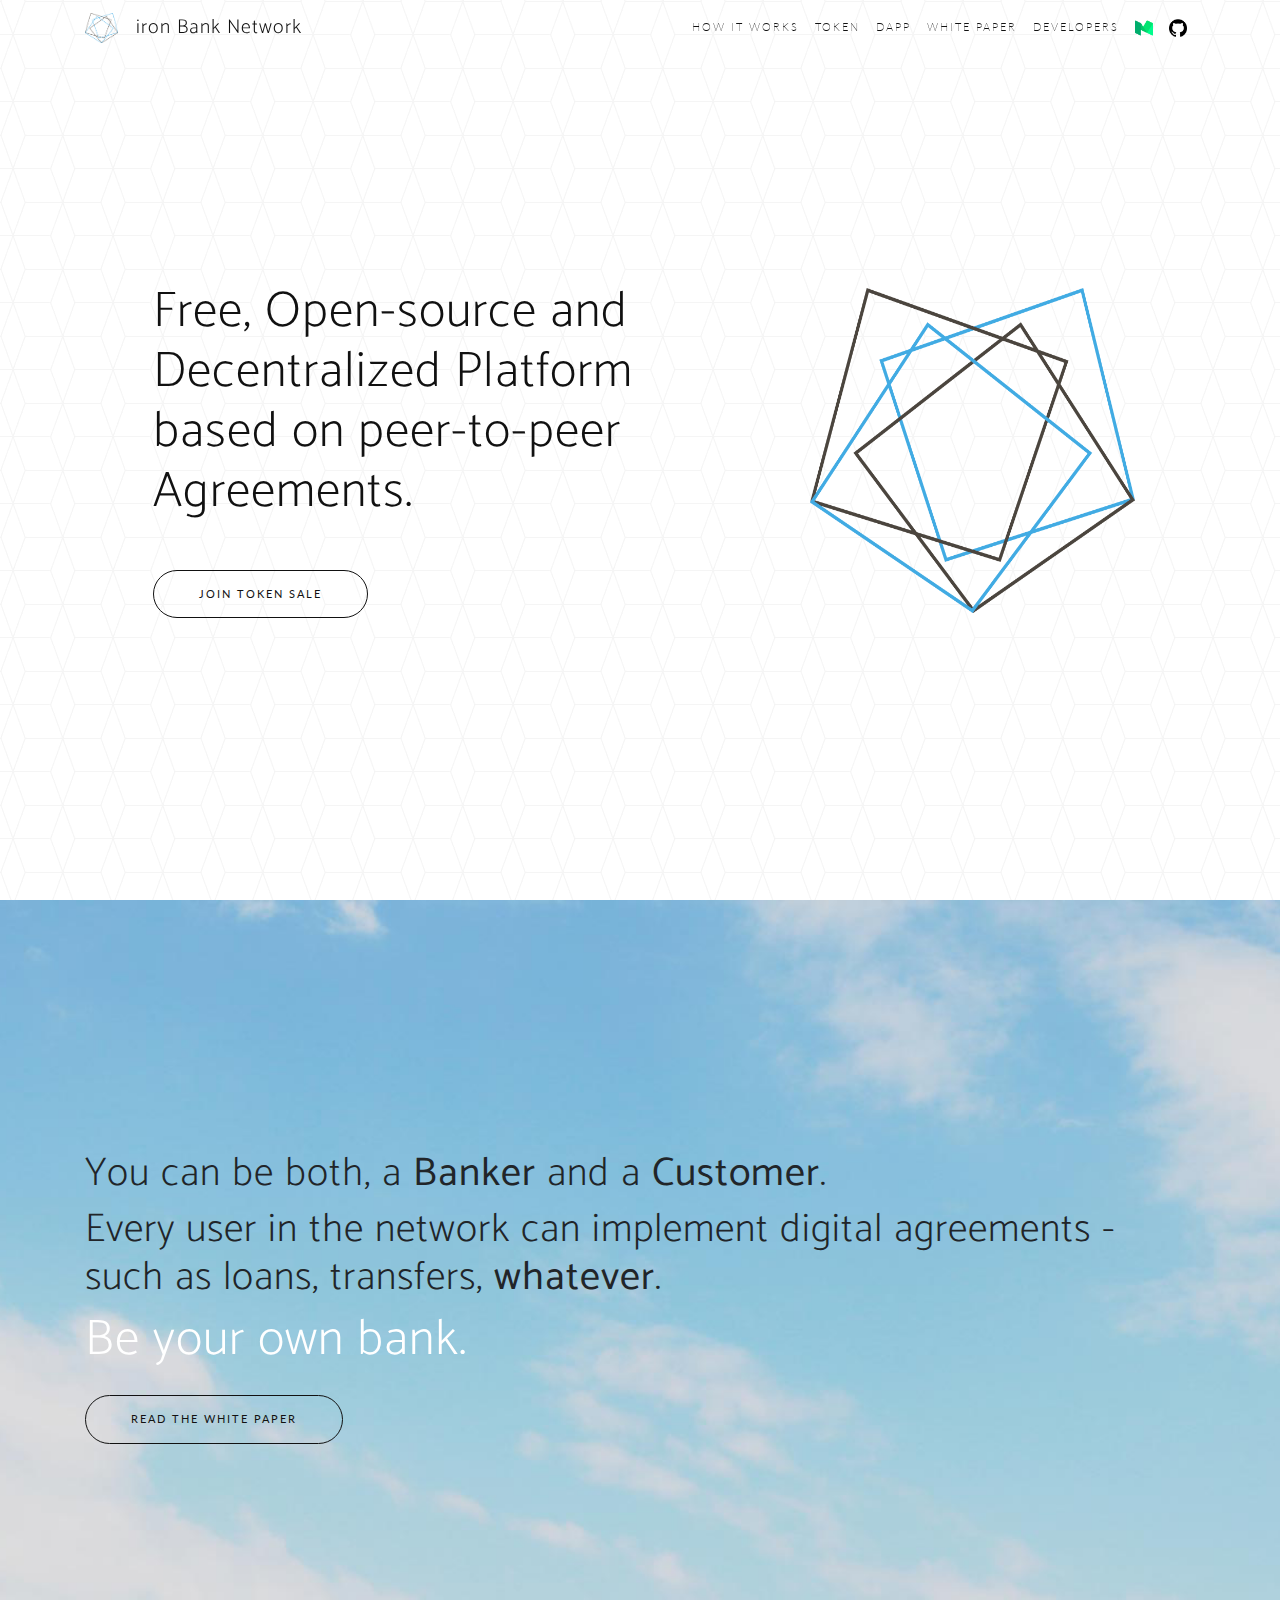
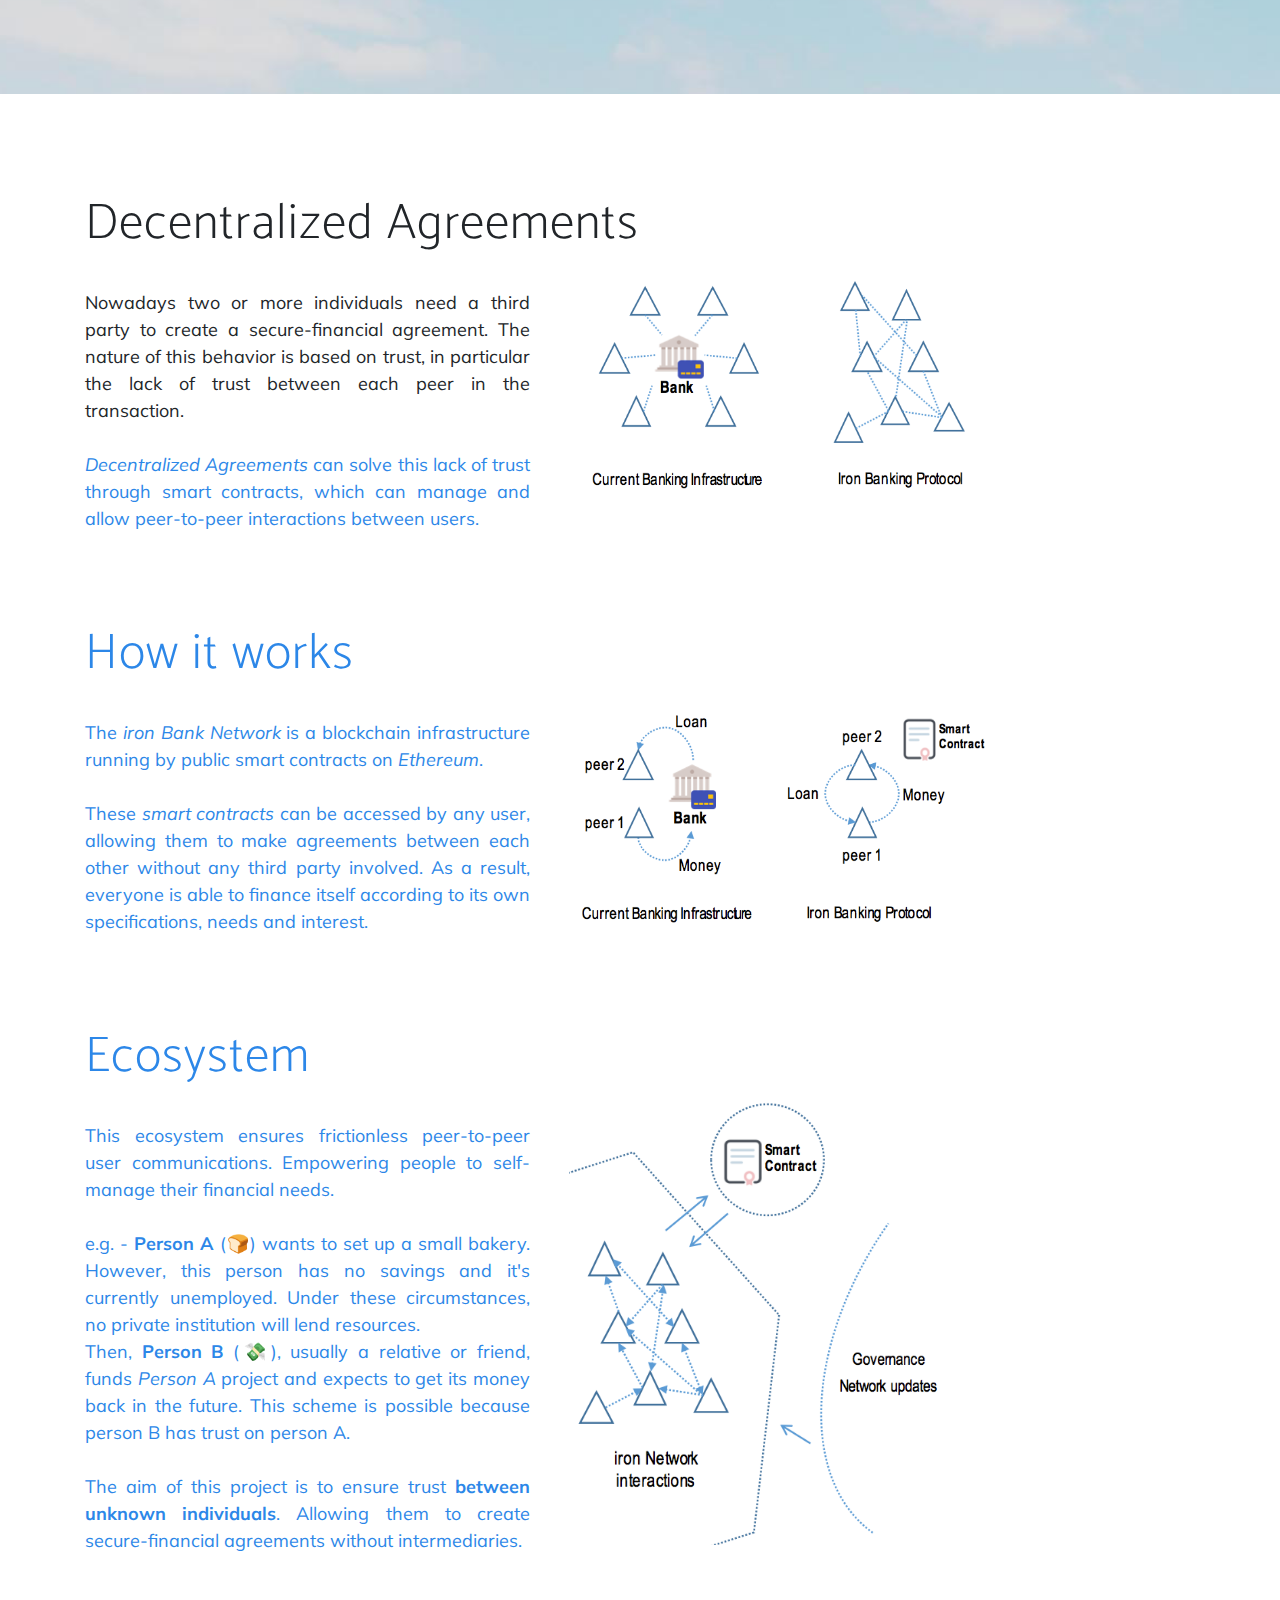
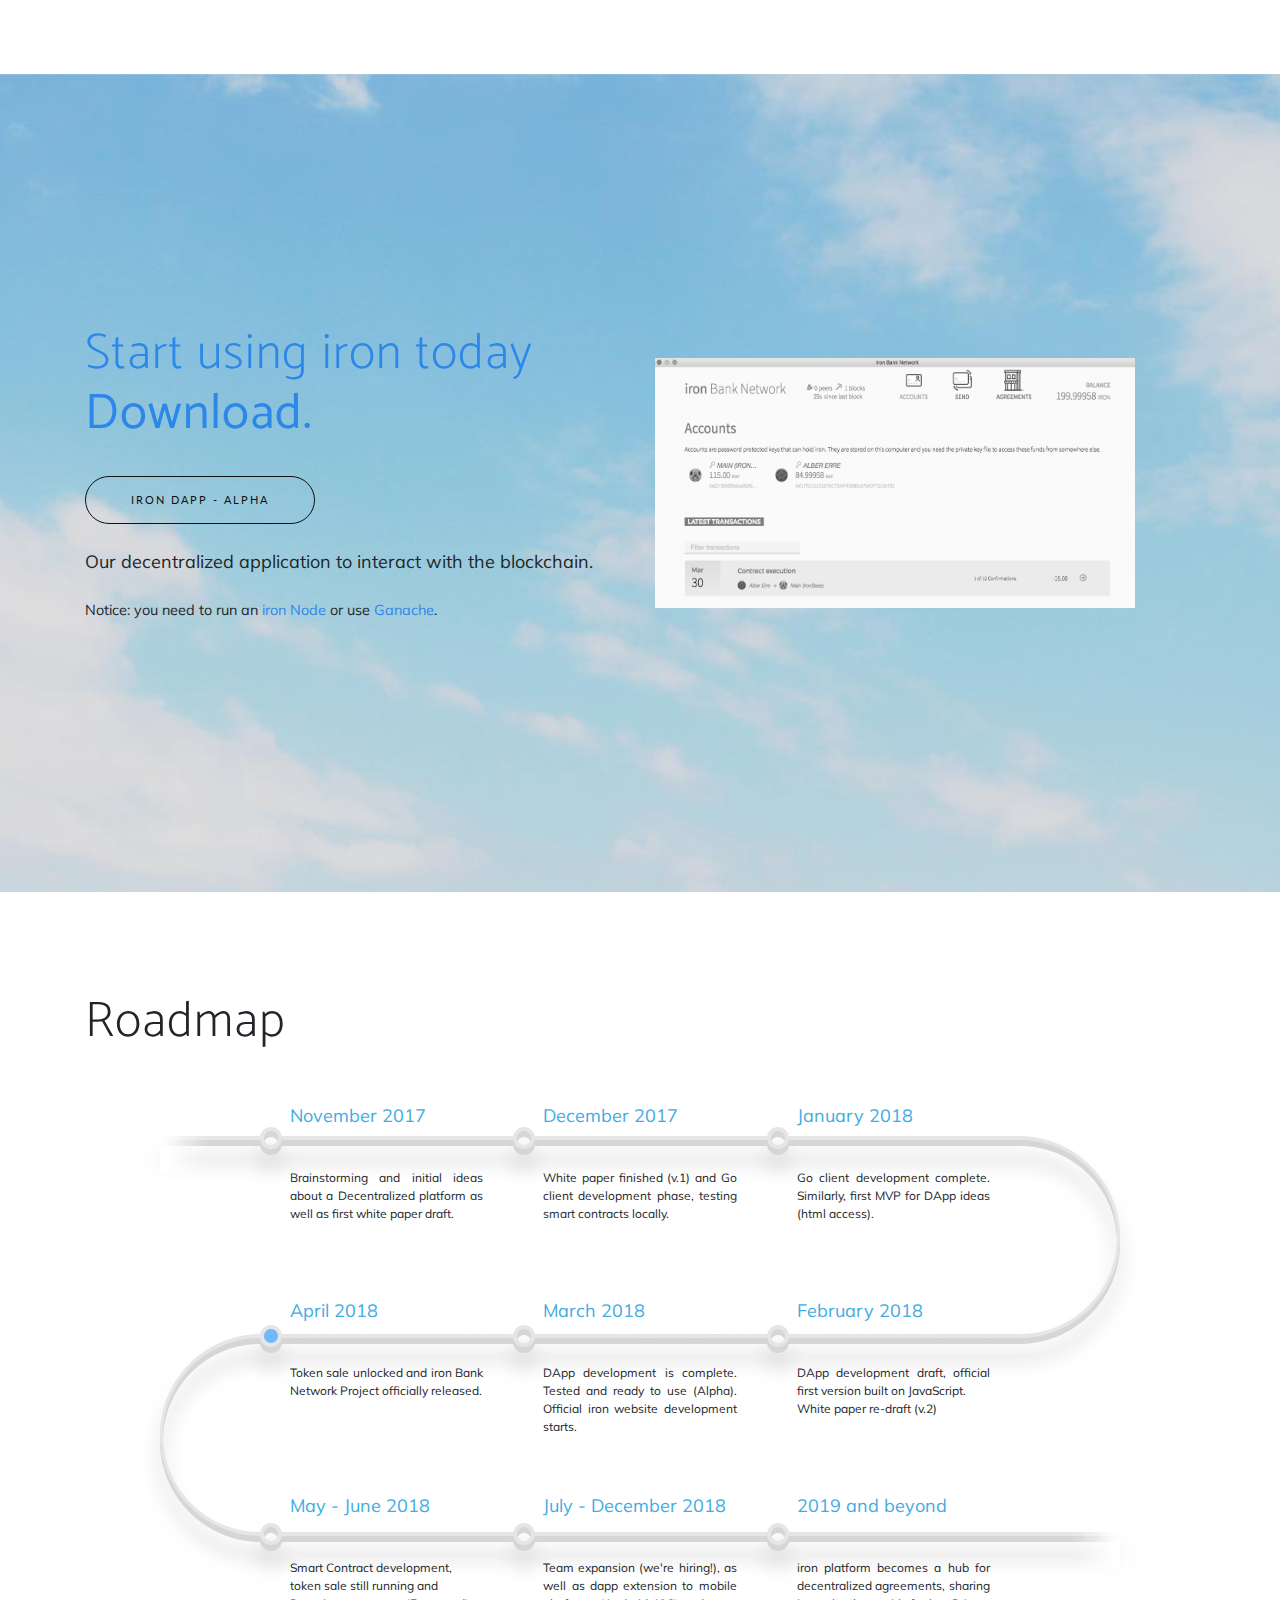
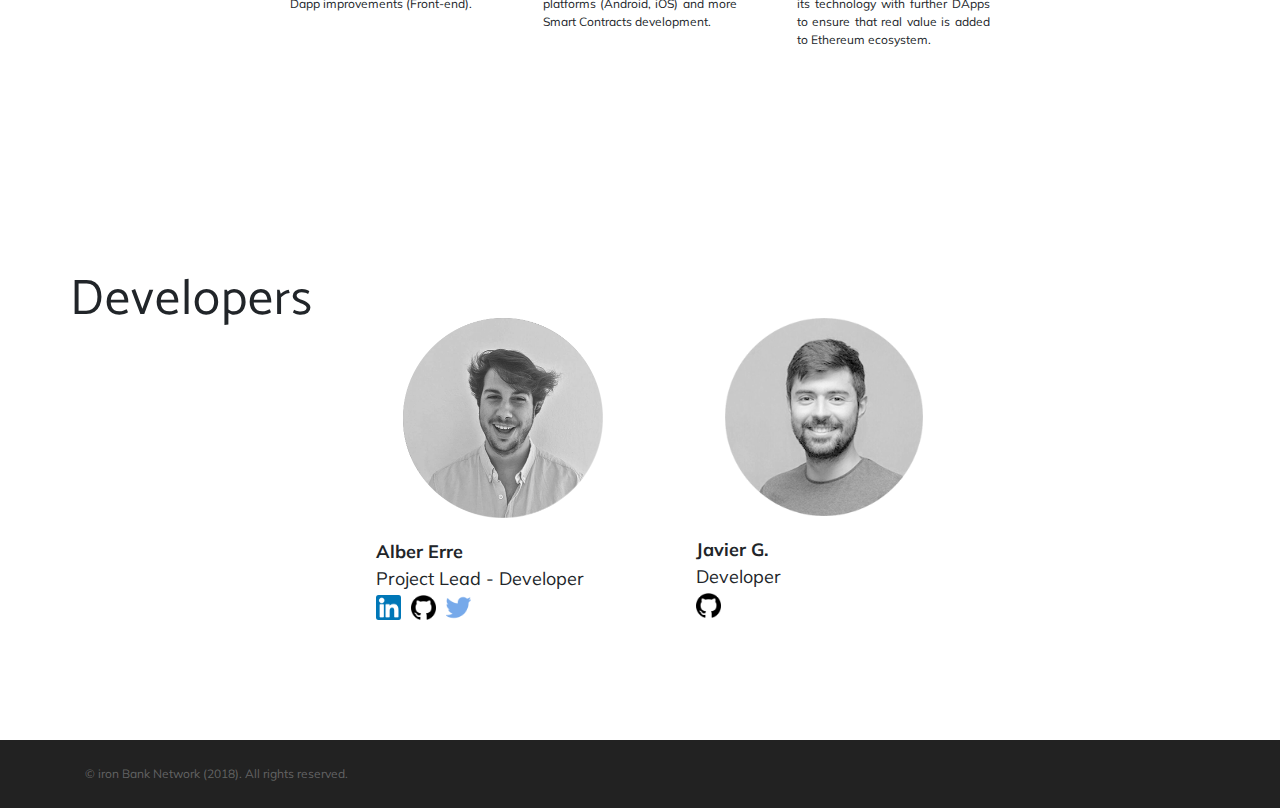
==== commit a2e5a839: "Update index.html" ====
--- a/index.html
+++ b/index.html
@@ -38,25 +38,17 @@
   </head>
 
   <body id="page-top">
-	  
-    <!-- Bootstrap core JavaScript -->
-    <script src="vendor/jquery/jquery.min.js"></script>
-    <script src="vendor/bootstrap/js/bootstrap.bundle.min.js"></script>
-
-    <!-- Plugin JavaScript -->
-    <script src="vendor/jquery-easing/jquery.easing.min.js"></script>
-
-    <!-- Custom scripts for this template -->
-    <script src="js/new-age.min.js"></script>
 
     <!-- Navigation -->
     <nav class="navbar navbar-expand-lg navbar-light fixed-top" id="mainNav">
       <div class="container">
         <a class="navbar-brand js-scroll-trigger" href="./index.html"><img src="./device-mockups/iron_logo/iron_logo.png" alt="iron_logo" align="middle" height="30"> &nbsp; iron Bank Network</a>
-        <button class="navbar-toggler navbar-toggler-right" type="button" data-toggle="collapse" data-target="#navbarResponsive" aria-controls="navbarResponsive" aria-expanded="false" aria-label="Toggle navigation">
+        <!-- Navigation
+	<button class="navbar-toggler navbar-toggler-right" type="button" data-toggle="collapse" data-target="#navbarResponsive" aria-controls="navbarResponsive" aria-expanded="false" aria-label="Toggle navigation">
           Menu
           <i class="fa fa-bars"></i>
         </button>
+	-->
         <div class="collapse navbar-collapse" id="navbarResponsive">
           <ul class="navbar-nav ml-auto">
             <li class="nav-item">
@@ -131,7 +123,7 @@
             Nowadays two or more individuals need a third party to create a secure-financial agreement. The nature of this behavior is based on trust, in particular the lack of trust between each peer in the transaction.
 
             <br><br>
-            <i>Decentralized Agreements</i> can solve this lack of trust through smart contracts, which can manage and allow peer-to-peer interactions between users.
+            <i><a href="https://medium.com/3-min-blockchain/iron-what-why-and-how-ethereum-8b5742949f4c" target="_blank">Decentralized Agreements</i> can solve this lack of trust through smart contracts, which can manage and allow peer-to-peer interactions between users.
             </p>
             &nbsp;&nbsp;&nbsp;&nbsp;&nbsp;&nbsp;
             <img class="aimage col-md-" src="./img/a.png" alt="_comparison">
@@ -293,6 +285,16 @@
     </div>
   </footer>
 
+    <!-- Bootstrap core JavaScript -->
+    <script src="vendor/jquery/jquery.min.js"></script>
+    <script src="vendor/bootstrap/js/bootstrap.bundle.min.js"></script>
+
+    <!-- Plugin JavaScript -->
+    <script src="vendor/jquery-easing/jquery.easing.min.js"></script>
+
+    <!-- Custom scripts for this template -->
+    <script src="js/new-age.min.js"></script>
+
   </body>
 
 </html>
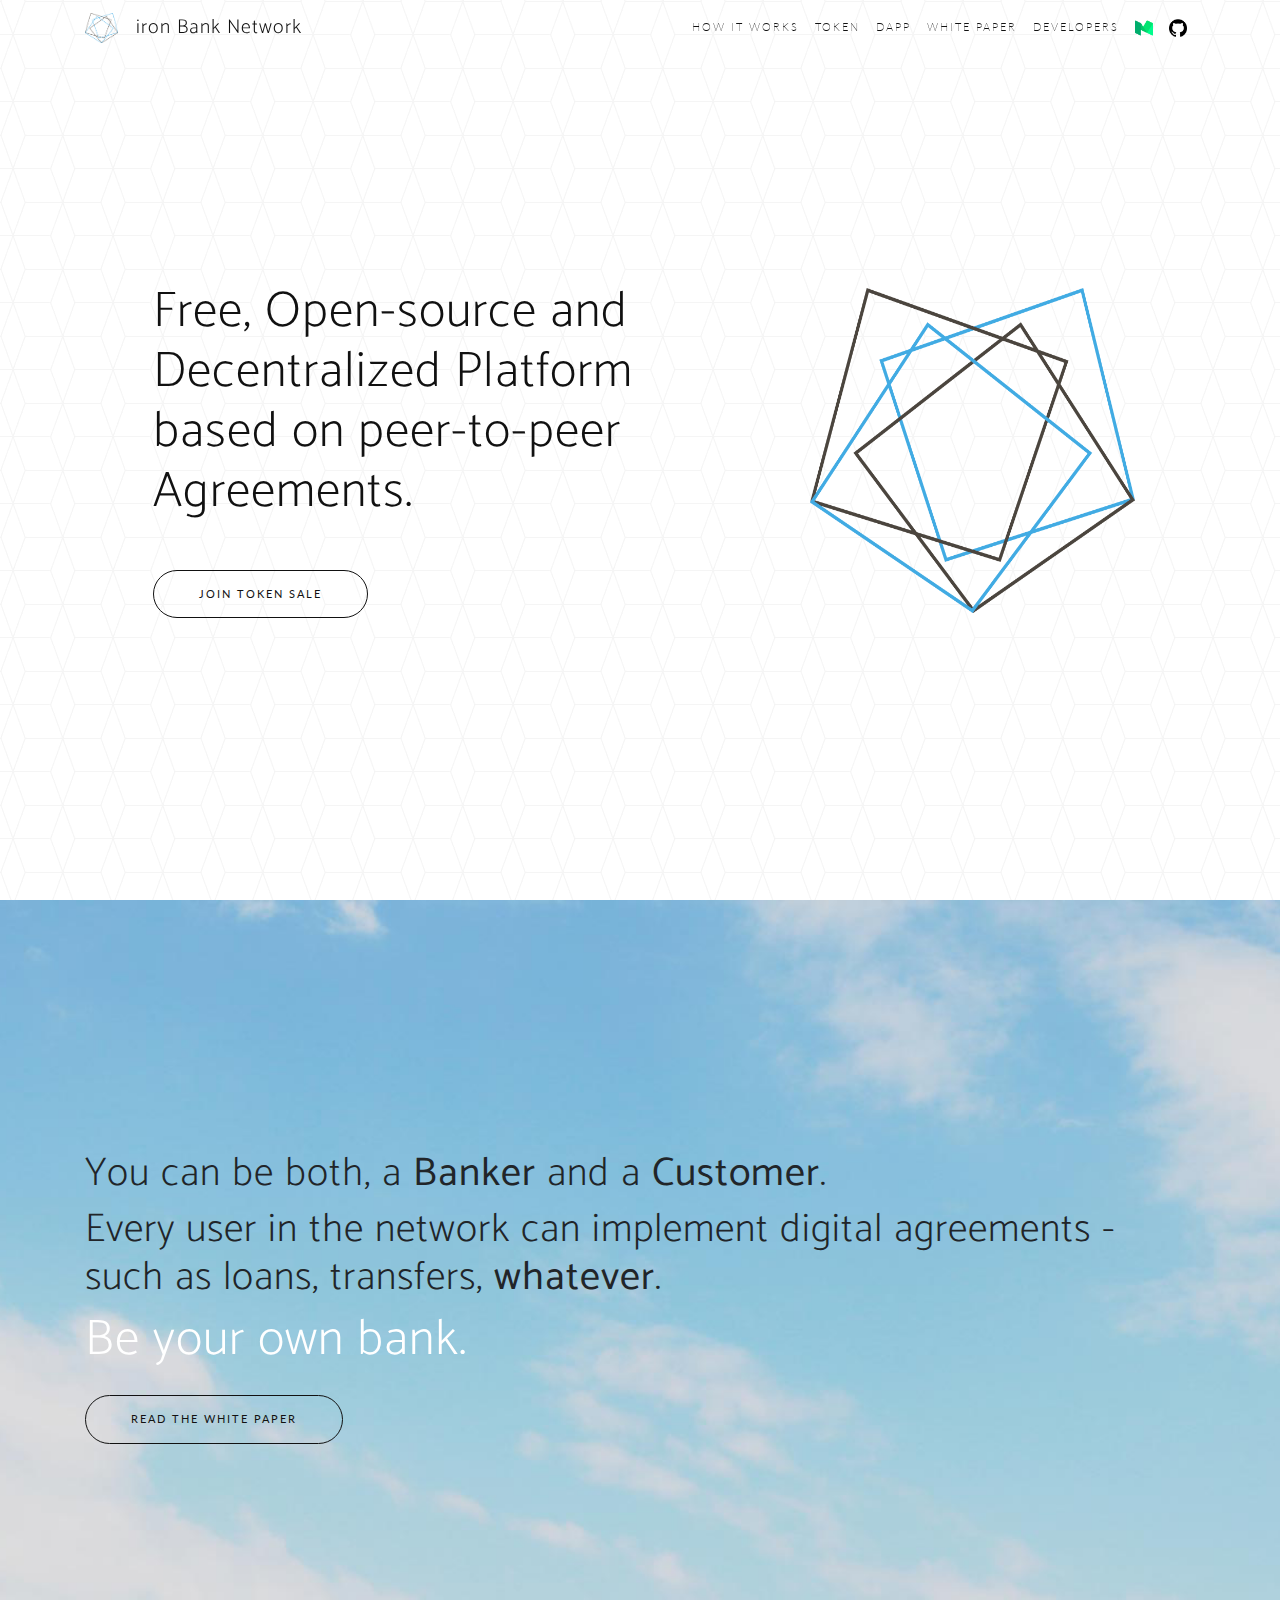
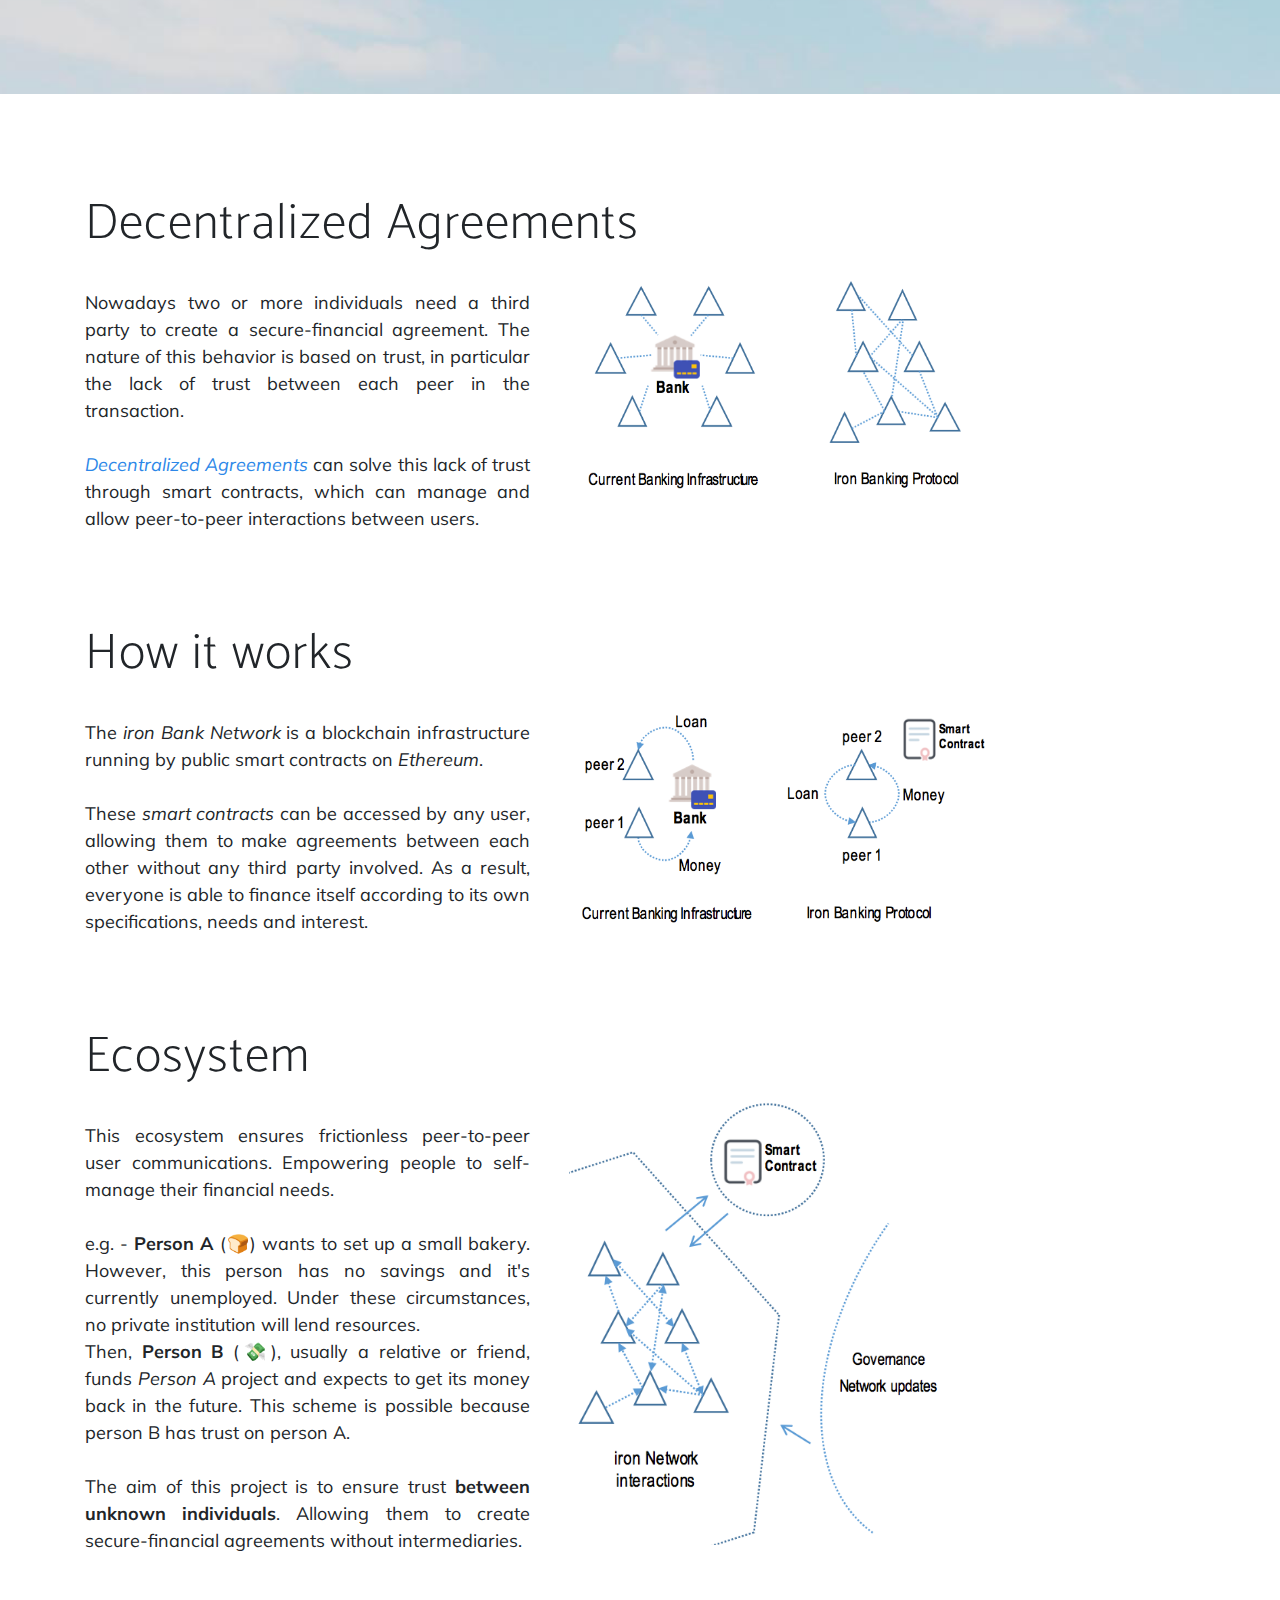
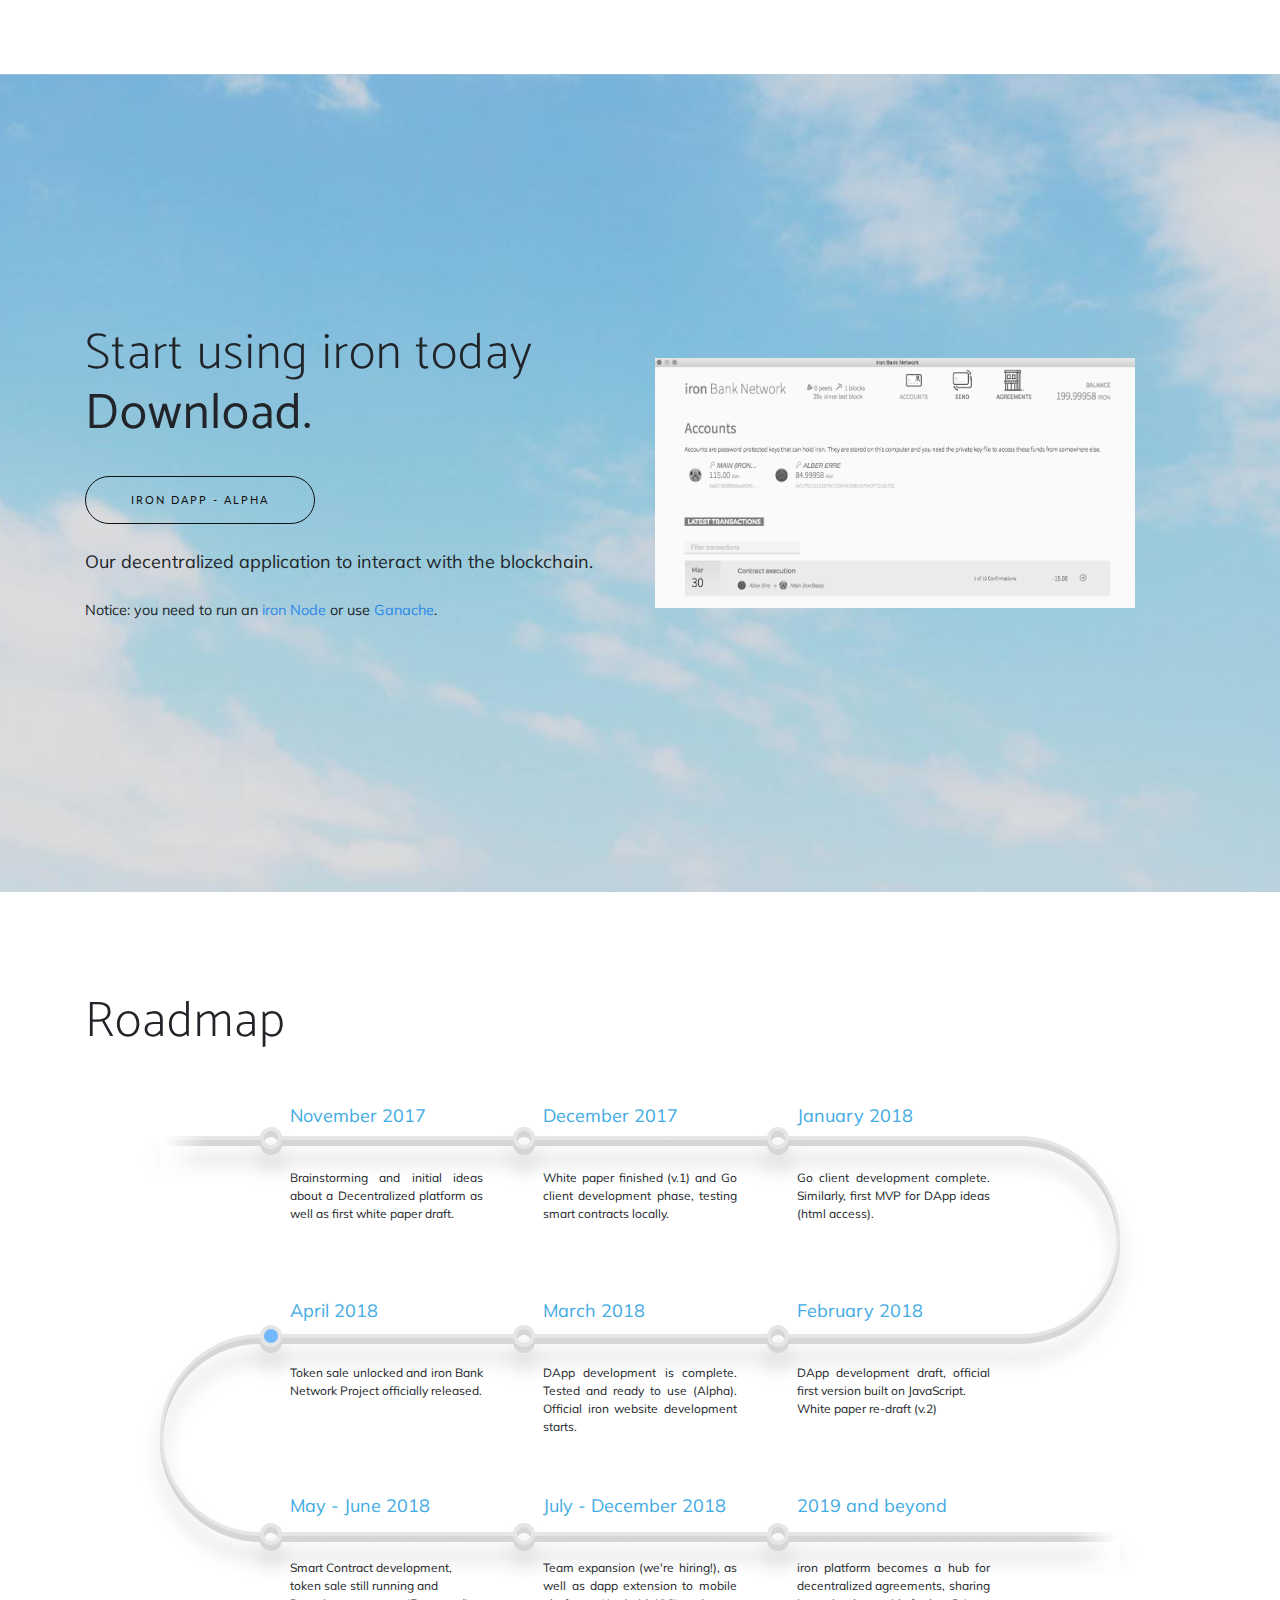
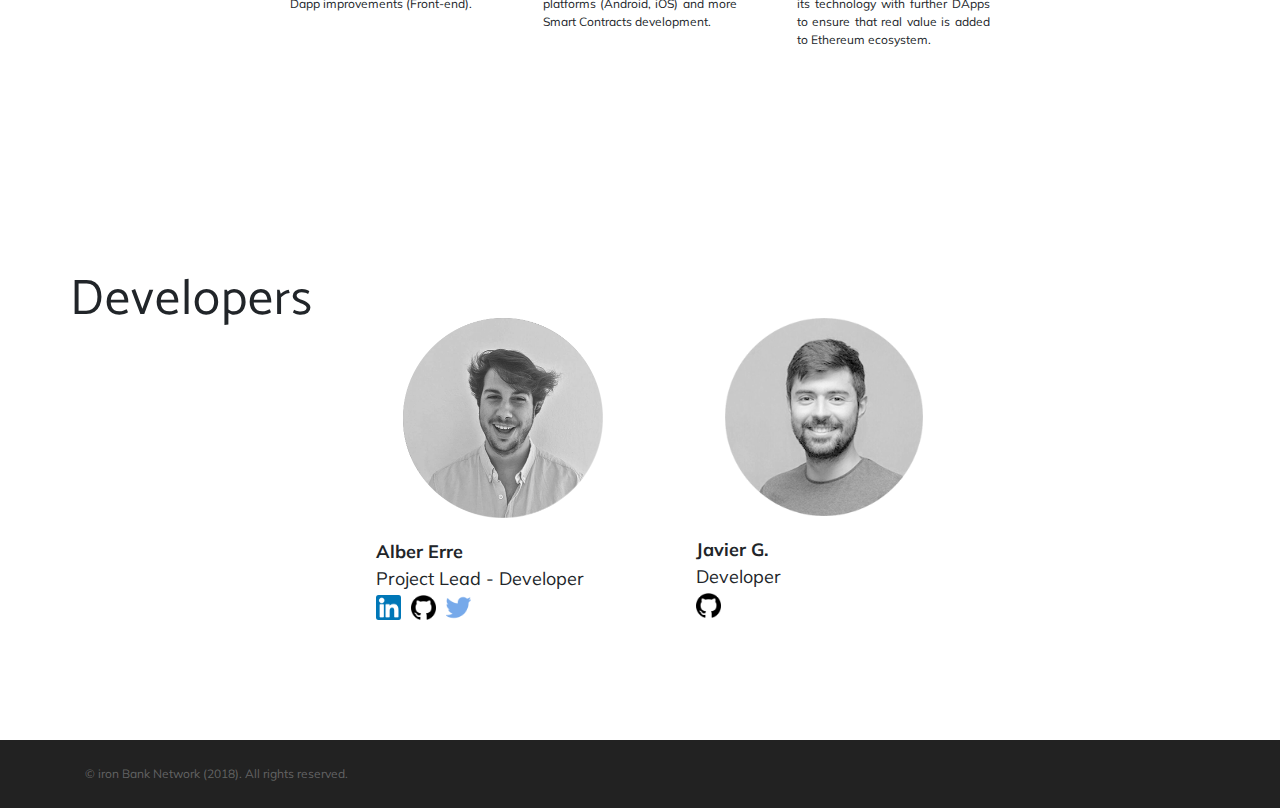
==== commit 7c275741: "Update index.html" ====
--- a/index.html
+++ b/index.html
@@ -123,7 +123,7 @@
             Nowadays two or more individuals need a third party to create a secure-financial agreement. The nature of this behavior is based on trust, in particular the lack of trust between each peer in the transaction.
 
             <br><br>
-            <i><a href="https://medium.com/3-min-blockchain/iron-what-why-and-how-ethereum-8b5742949f4c" target="_blank">Decentralized Agreements</i> can solve this lack of trust through smart contracts, which can manage and allow peer-to-peer interactions between users.
+            <i><a href="https://medium.com/3-min-blockchain/iron-what-why-and-how-ethereum-8b5742949f4c" target="_blank">Decentralized Agreements</a></i> can solve this lack of trust through smart contracts, which can manage and allow peer-to-peer interactions between users.
             </p>
             &nbsp;&nbsp;&nbsp;&nbsp;&nbsp;&nbsp;
             <img class="aimage col-md-" src="./img/a.png" alt="_comparison">
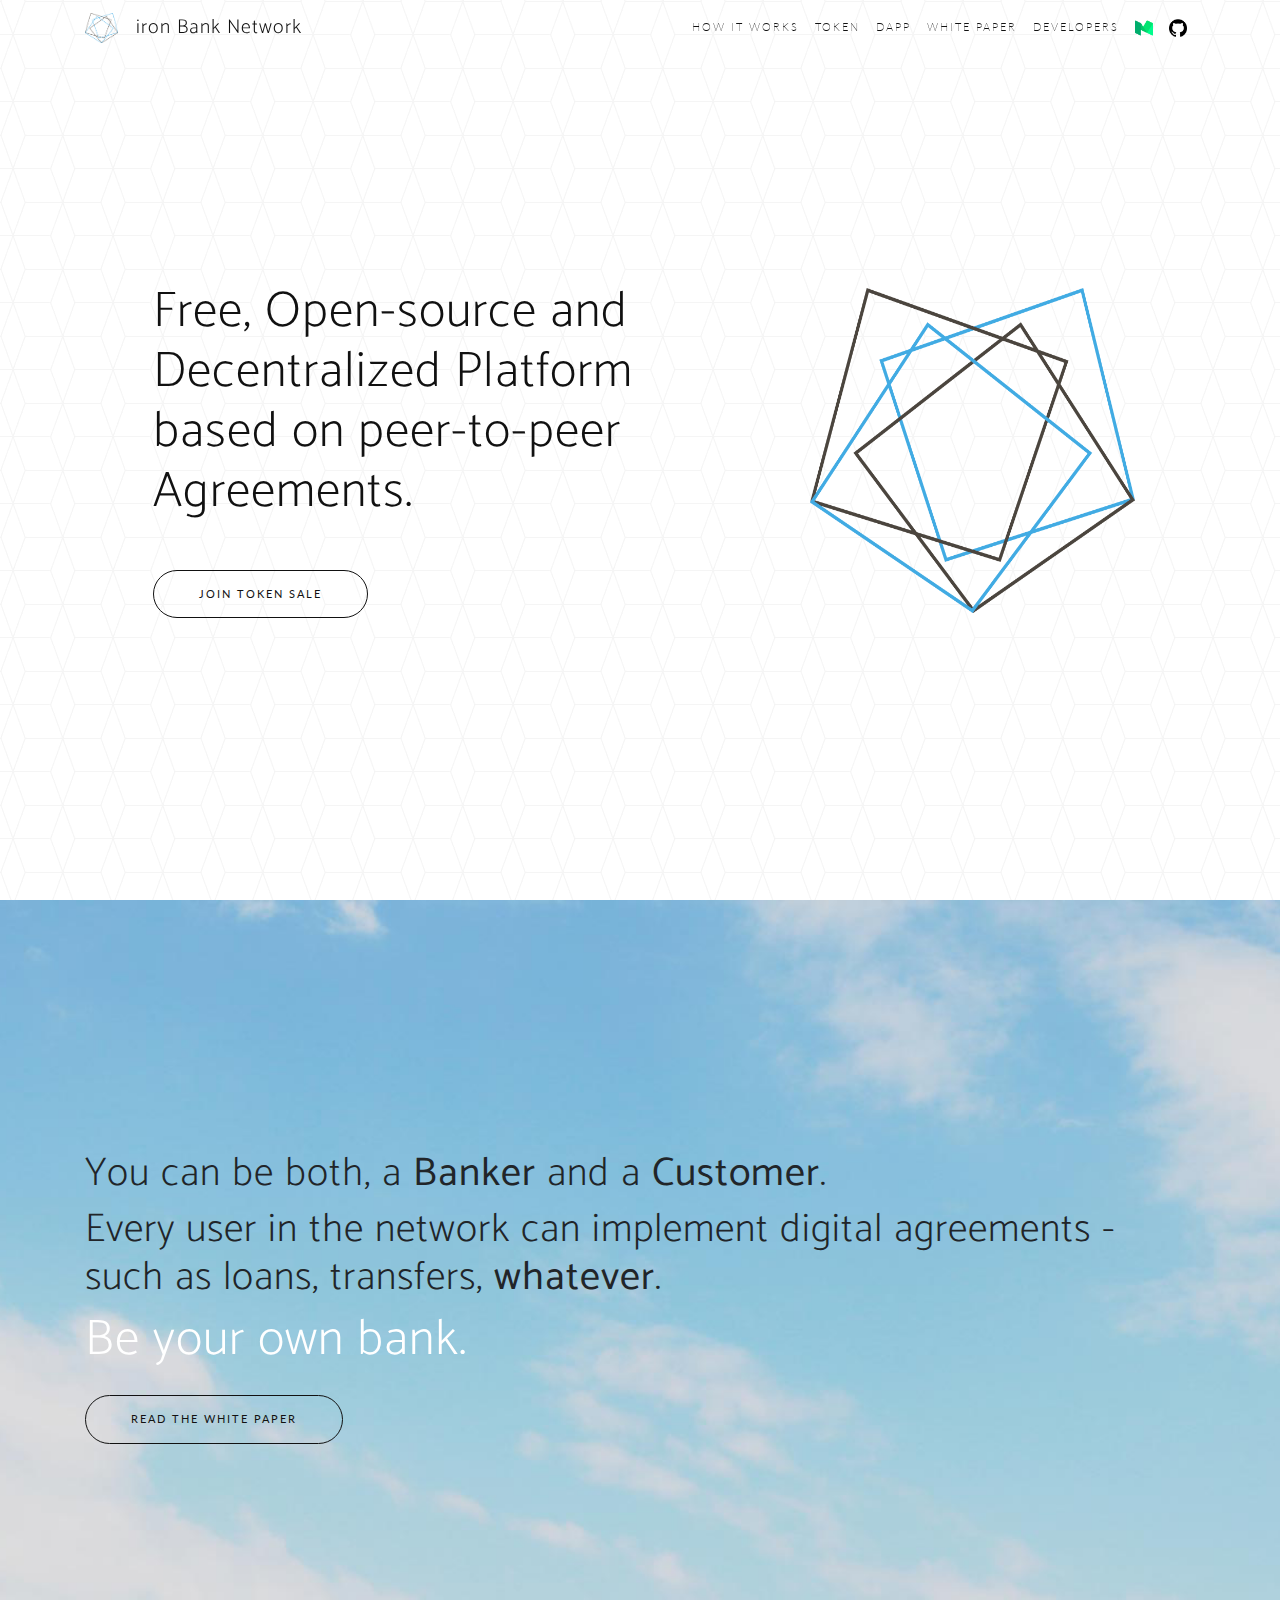
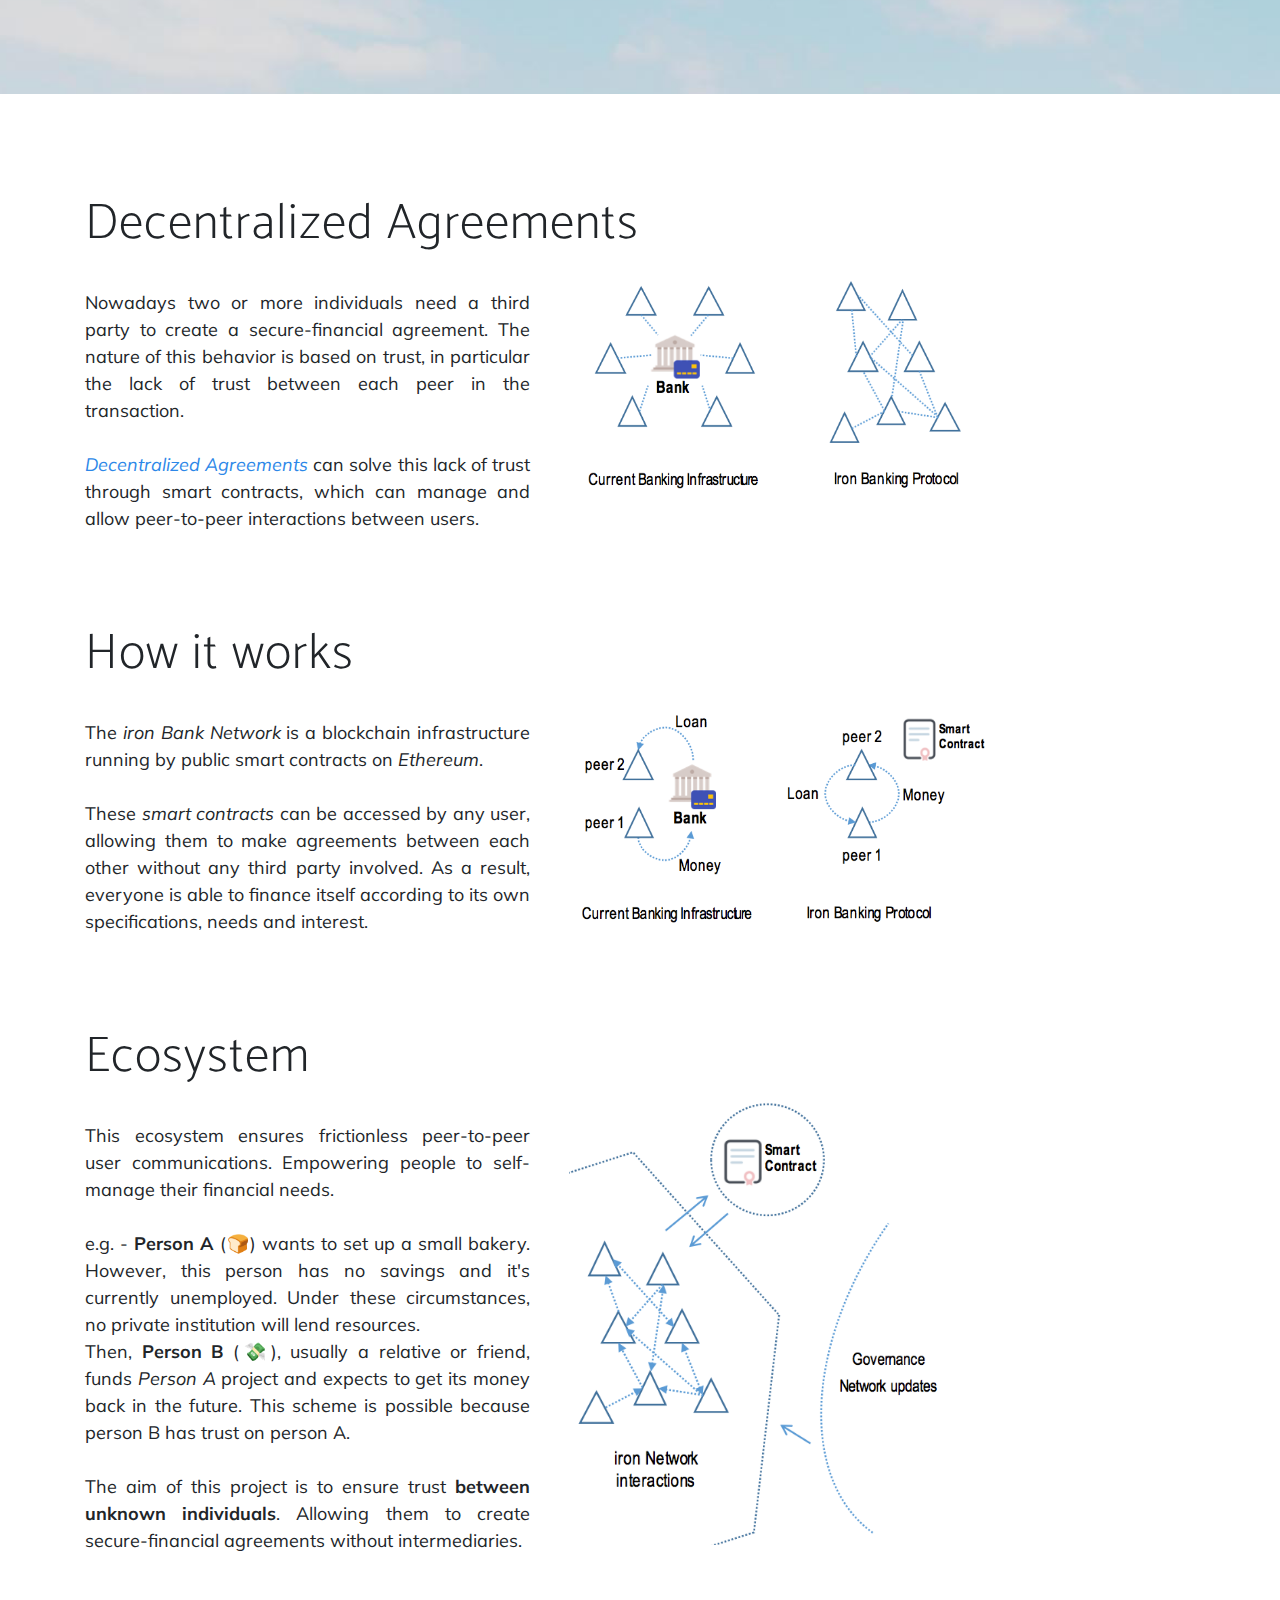
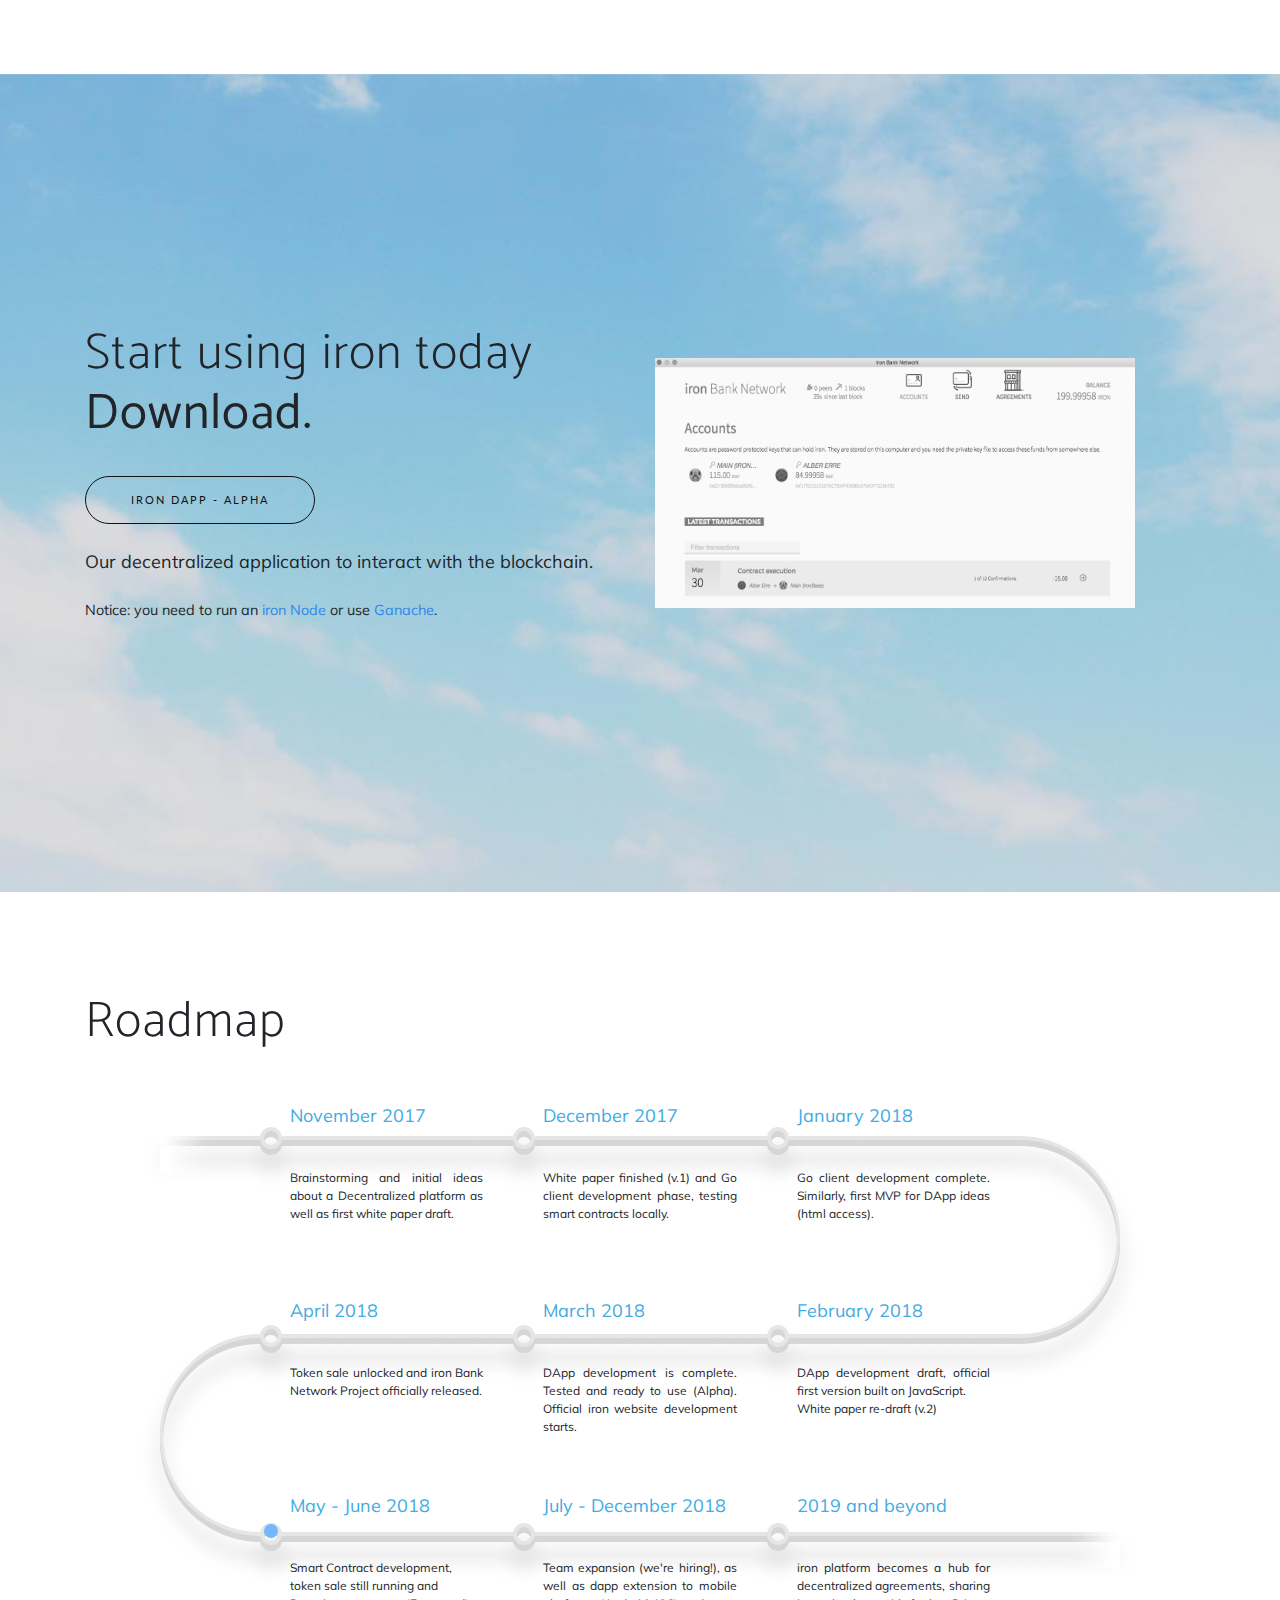
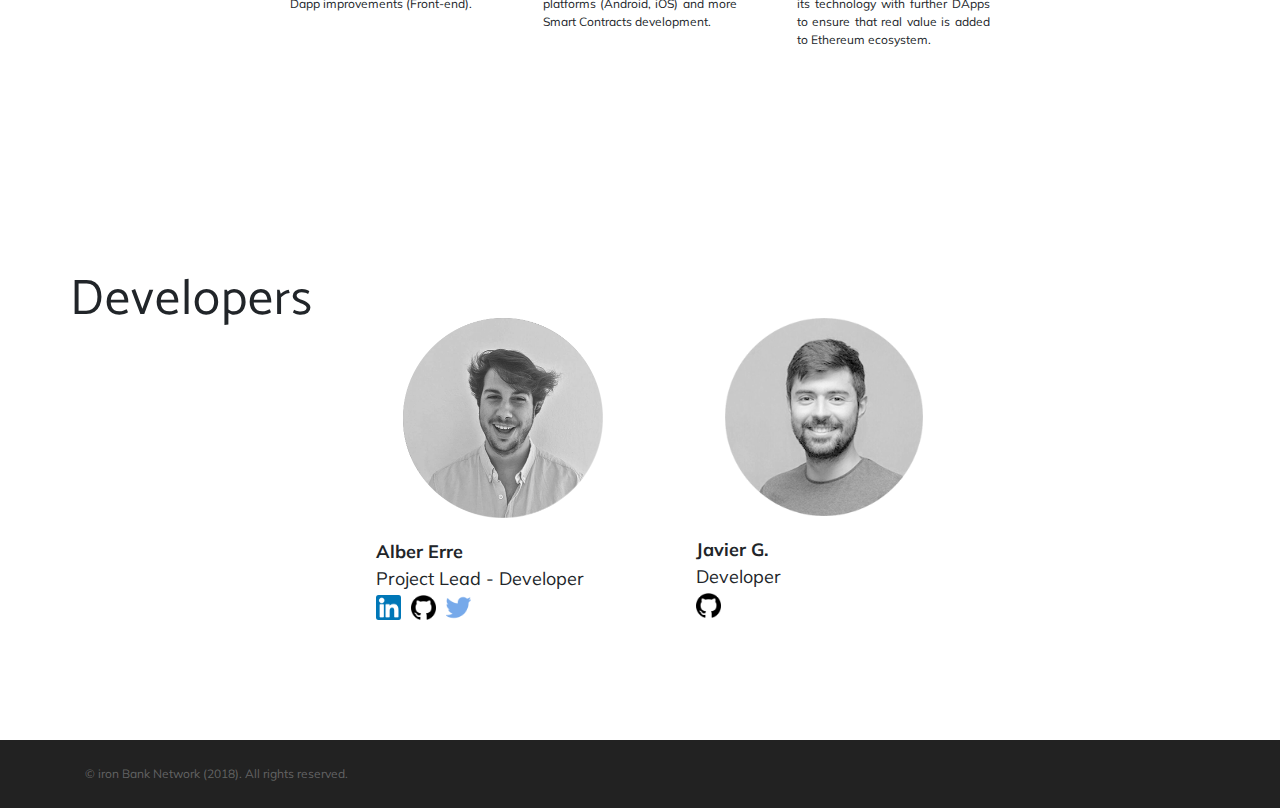
==== commit 239d802c: "Update index.html" ====
--- a/index.html
+++ b/index.html
@@ -67,10 +67,10 @@
               <a class="nav-link js-scroll-trigger" href="./index.html#developers">Developers</a>
             </li>
             <li class="nav-item">
-              <a class="nav-link js-scroll-trigger" href="https://medium.com/3-min-blockchain" target="_blank"><img src="./img/medium.png" alt="3-min-blockchain" align="middle" height="18"></a>
-            </li>
-            <li class="nav-item">
-              <a class="nav-link js-scroll-trigger" href="https://github.com/ironBankNetwork" target="_blank"><img src="./img/github.png" alt="iron-github" align="middle" height="18"></a>
+              <a class="nav-link js-scroll-trigger" href="//medium.com/3-min-blockchain" target="_blank"><img src="./img/medium.png" alt="3-min-blockchain" align="middle" height="18"></a>
+            </li>
+            <li class="nav-item">
+              <a class="nav-link js-scroll-trigger" href="//github.com/ironBankNetwork" target="_blank"><img src="./img/github.png" alt="iron-github" align="middle" height="18"></a>
             </li>
           </ul>
         </div>
@@ -123,7 +123,7 @@
             Nowadays two or more individuals need a third party to create a secure-financial agreement. The nature of this behavior is based on trust, in particular the lack of trust between each peer in the transaction.
 
             <br><br>
-            <i><a href="https://medium.com/3-min-blockchain/iron-what-why-and-how-ethereum-8b5742949f4c" target="_blank">Decentralized Agreements</a></i> can solve this lack of trust through smart contracts, which can manage and allow peer-to-peer interactions between users.
+            <i><a href="//medium.com/3-min-blockchain/iron-what-why-and-how-ethereum-8b5742949f4c" target="_blank">Decentralized Agreements</a></i> can solve this lack of trust through smart contracts, which can manage and allow peer-to-peer interactions between users.
             </p>
             &nbsp;&nbsp;&nbsp;&nbsp;&nbsp;&nbsp;
             <img class="aimage col-md-" src="./img/a.png" alt="_comparison">
@@ -173,14 +173,14 @@
         <div class="row h-100">
           <div class="col-lg-6 my-auto">
             <div class="header-content mx-auto">
-              <h2>Start using iron today<br><strong>Download.</strong></h2><br><a href="https://github.com/ironBankNetwork/iron-Dapp" target="_blank" class="btn btn-outline btn-xl js-scroll-trigger">iron Dapp - Alpha</a>
+              <h2>Start using iron today<br><strong>Download.</strong></h2><br><a href="//github.com/ironBankNetwork/iron-Dapp" target="_blank" class="btn btn-outline btn-xl js-scroll-trigger">iron Dapp - Alpha</a>
               <br><br>
               <p>Our decentralized application to interact with the blockchain.</p>
-              <p><small>Notice: you need to run an <a href="https://github.com/ironBankNetwork/go-IRON" target="_blank" align="middle">iron Node</a> or use <a href="http://truffleframework.com/ganache/" target="_blank">Ganache</a>.</small></p>
+              <p><small>Notice: you need to run an <a href="//github.com/ironBankNetwork/go-IRON" target="_blank" align="middle">iron Node</a> or use <a href="http://truffleframework.com/ganache/" target="_blank">Ganache</a>.</small></p>
             </div>
           </div>
         <div class="col-lg-5 my-auto">
-          <a href="https://github.com/ironBankNetwork/iron-Dapp" target="_blank"><img class="grayscale" src="./img/iron-dapp.png" alt="AlberErre" align="middle" width="480" height="250"></a>
+          <a href="//github.com/ironBankNetwork/iron-Dapp" target="_blank"><img class="grayscale" src="./img/iron-dapp.png" alt="AlberErre" align="middle" width="480" height="250"></a>
         </div>
         </div>
     </div>
@@ -222,15 +222,15 @@
             DApp development is complete. Tested and ready to use (Alpha). Official iron website development starts.
           </p>
         </div>
+        <div class="roadmap-i">
+          <p class="sub-title">April 2018</p>
+          <p class="roadmap-description">
+            Token sale unlocked and iron Bank Network Project officially released.
+          </p>
+        </div>
+      </div>
+      <div class="roadmap-group">
         <div class="roadmap-i roadmap-i_active">
-          <p class="sub-title">April 2018</p>
-          <p class="roadmap-description">
-            Token sale unlocked and iron Bank Network Project officially released.
-          </p>
-        </div>
-      </div>
-      <div class="roadmap-group">
-        <div class="roadmap-i">
           <p class="sub-title">May - June 2018</p>
           <p class="roadmap-description">
             Smart Contract development,<br> token sale still running and <br>Dapp improvements (Front-end).
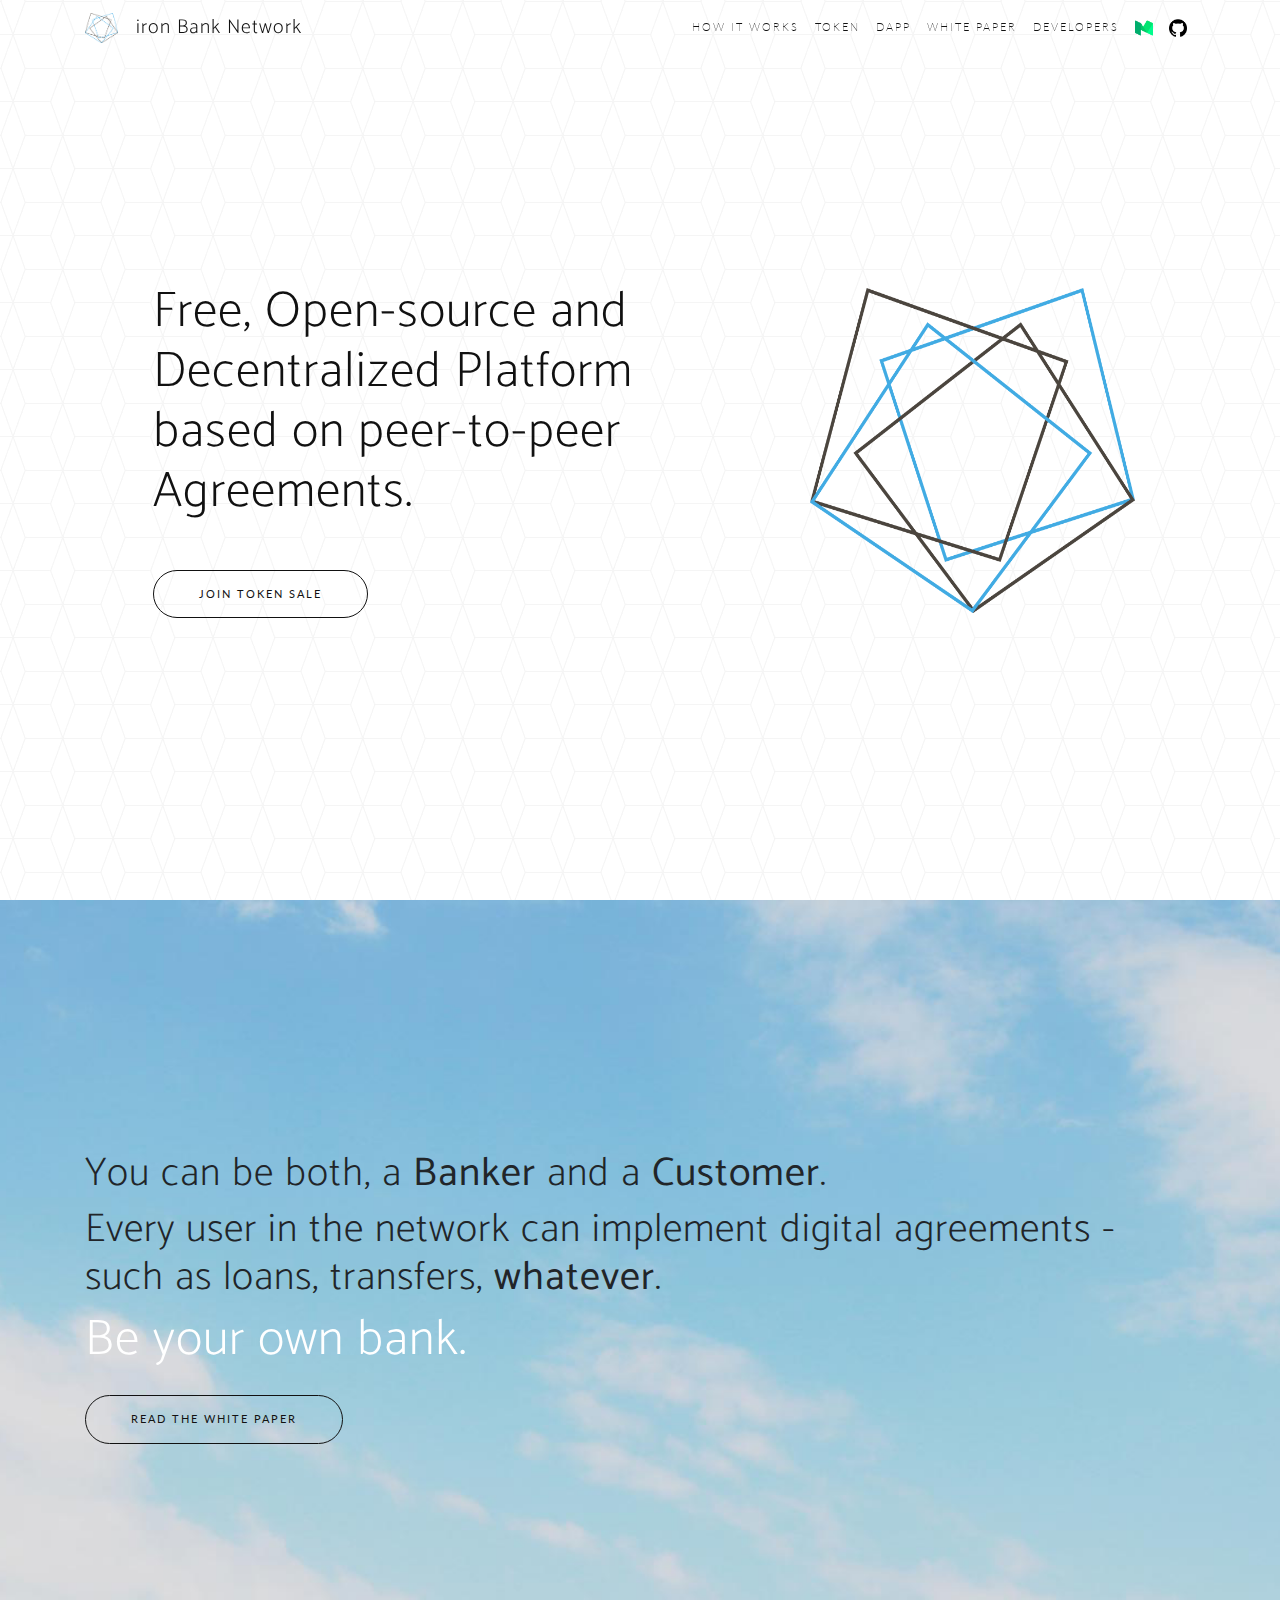
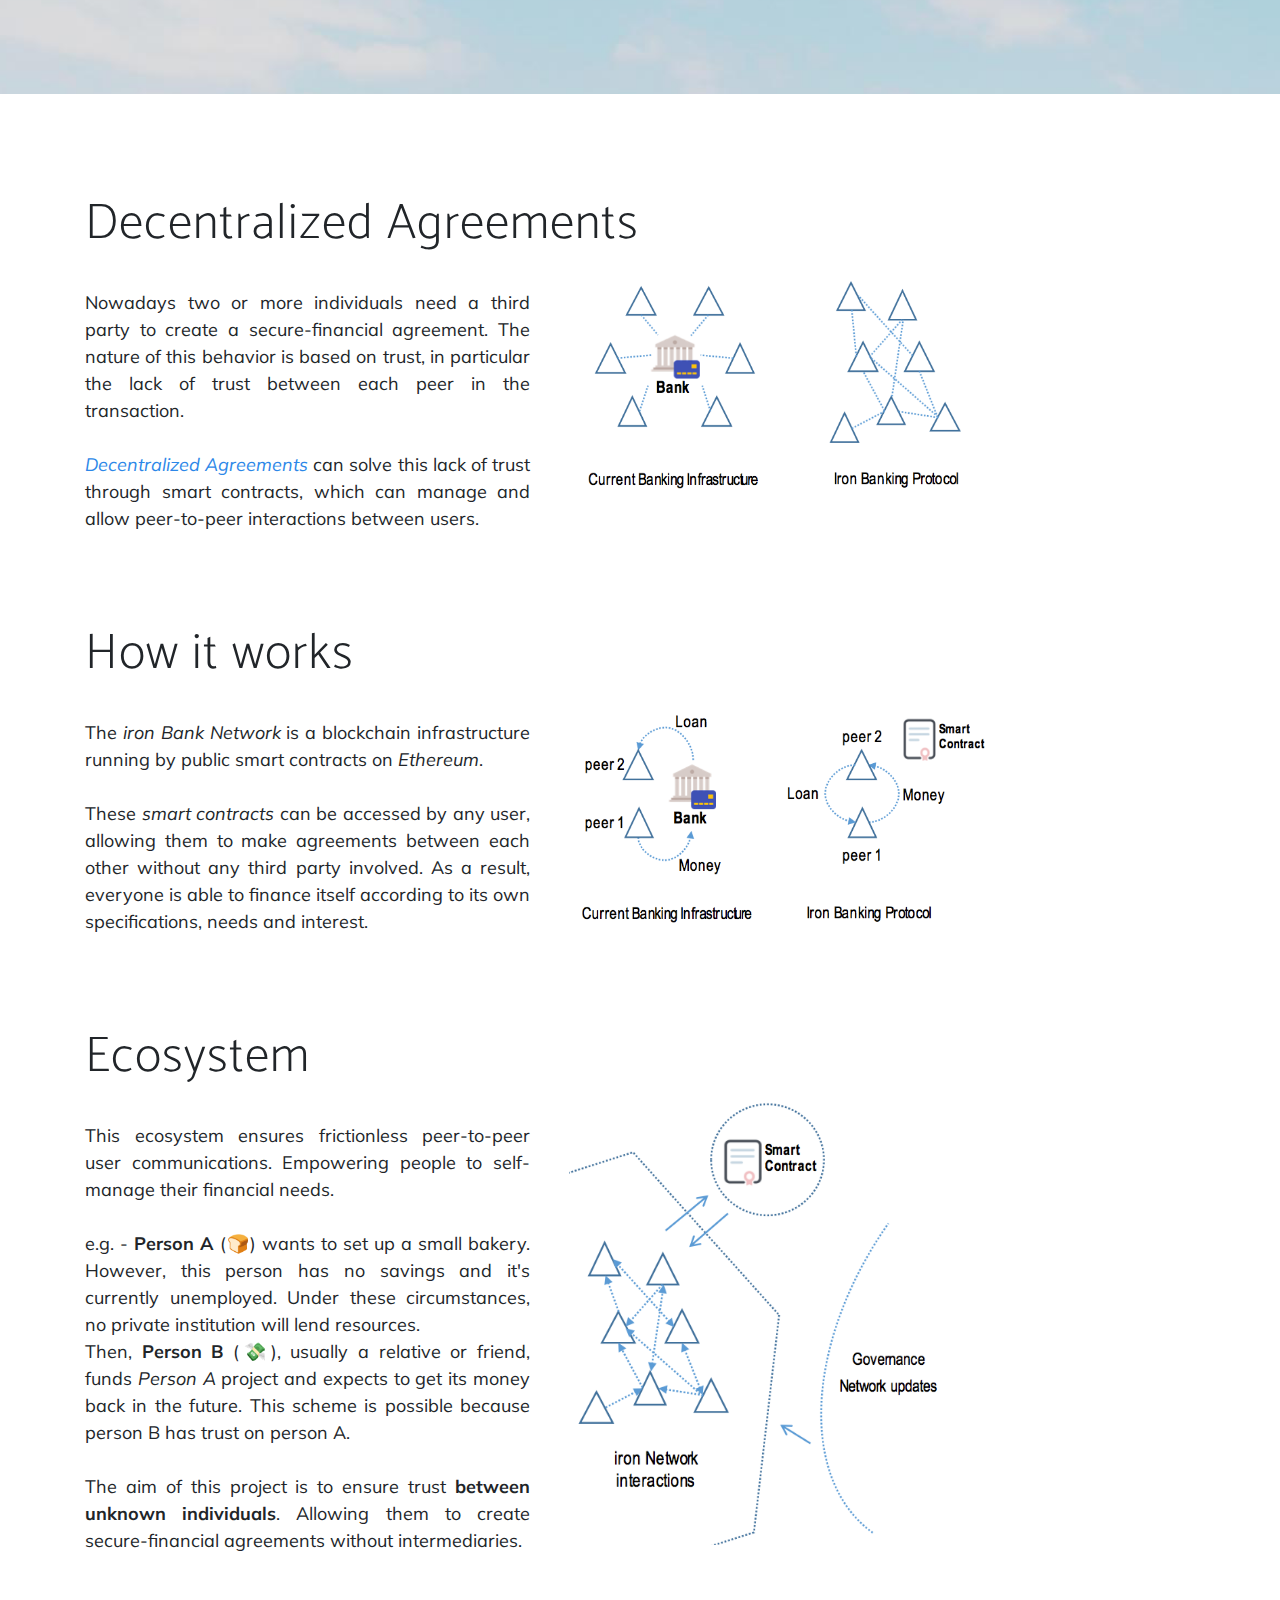
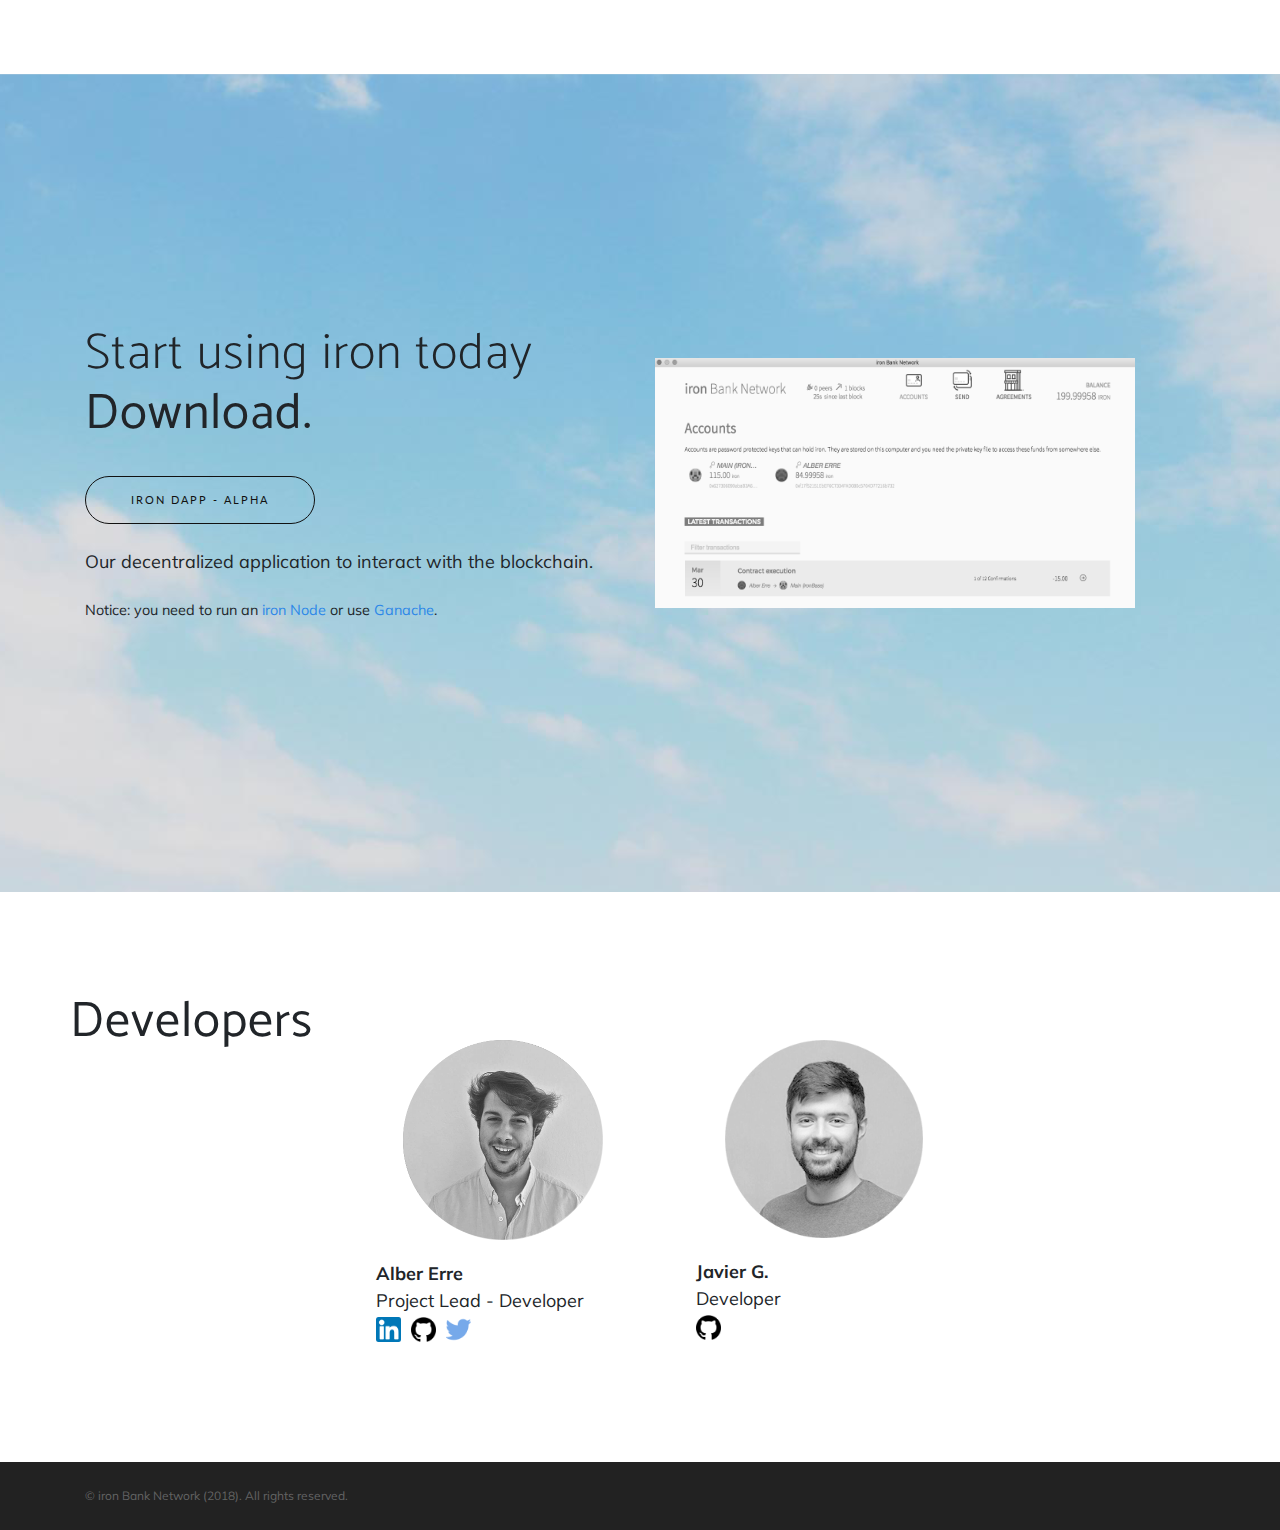
==== commit 997542da: "Update index.html" ====
--- a/index.html
+++ b/index.html
@@ -186,72 +186,6 @@
     </div>
     </section>
 
-    <section class="container" id="roadmap">
-    <h2>Roadmap</h2>
-    <div class="roadmap">
-      <div class="roadmap-group">
-        <div class="roadmap-i">
-          <p class="sub-title">November 2017</p>
-          <p class="roadmap-description">
-          Brainstorming and initial ideas about a Decentralized platform as well as first white paper draft. 
-          </p>
-        </div>
-        <div class="roadmap-i">
-          <p class="sub-title">December 2017</p>
-          <p class="roadmap-description">
-          White paper finished (v.1) and Go client development phase, testing smart contracts locally.
-          </p>
-        </div>
-        <div class="roadmap-i">
-          <p class="sub-title">January 2018</p>
-          <p class="roadmap-description">
-            Go client development complete. Similarly, first MVP for DApp ideas (html access).
-          </p>
-        </div>
-      </div>
-      <div class="roadmap-group">
-        <div class="roadmap-i">
-          <p class="sub-title">February 2018</p>
-          <p class="roadmap-description">
-            DApp development draft, official first version built on JavaScript.<br>White paper re-draft (v.2)
-          </p>
-        </div>
-        <div class="roadmap-i">
-          <p class="sub-title">March 2018</p>
-          <p class="roadmap-description">
-            DApp development is complete. Tested and ready to use (Alpha). Official iron website development starts.
-          </p>
-        </div>
-        <div class="roadmap-i">
-          <p class="sub-title">April 2018</p>
-          <p class="roadmap-description">
-            Token sale unlocked and iron Bank Network Project officially released.
-          </p>
-        </div>
-      </div>
-      <div class="roadmap-group">
-        <div class="roadmap-i roadmap-i_active">
-          <p class="sub-title">May - June 2018</p>
-          <p class="roadmap-description">
-            Smart Contract development,<br> token sale still running and <br>Dapp improvements (Front-end).
-          </p>
-        </div>
-        <div class="roadmap-i">
-          <p class="sub-title">July - December 2018</p>
-          <p class="roadmap-description">
-            Team expansion (we're hiring!), as well as dapp extension to mobile platforms (Android, iOS) and more Smart Contracts development.
-          </p>
-        </div>
-        <div class="roadmap-i">
-          <p class="sub-title">2019 and beyond</p>
-          <p class="roadmap-description">
-            iron platform becomes a hub for decentralized agreements, sharing its technology with further DApps to ensure that real value is added to Ethereum ecosystem.
-          </p>
-        </div>
-      </div>
-    </div>
-    </section>
-
     <section class="bg-primary text-center" id="developers">
       <div class="container h-100">
         <div class="row h-100">
